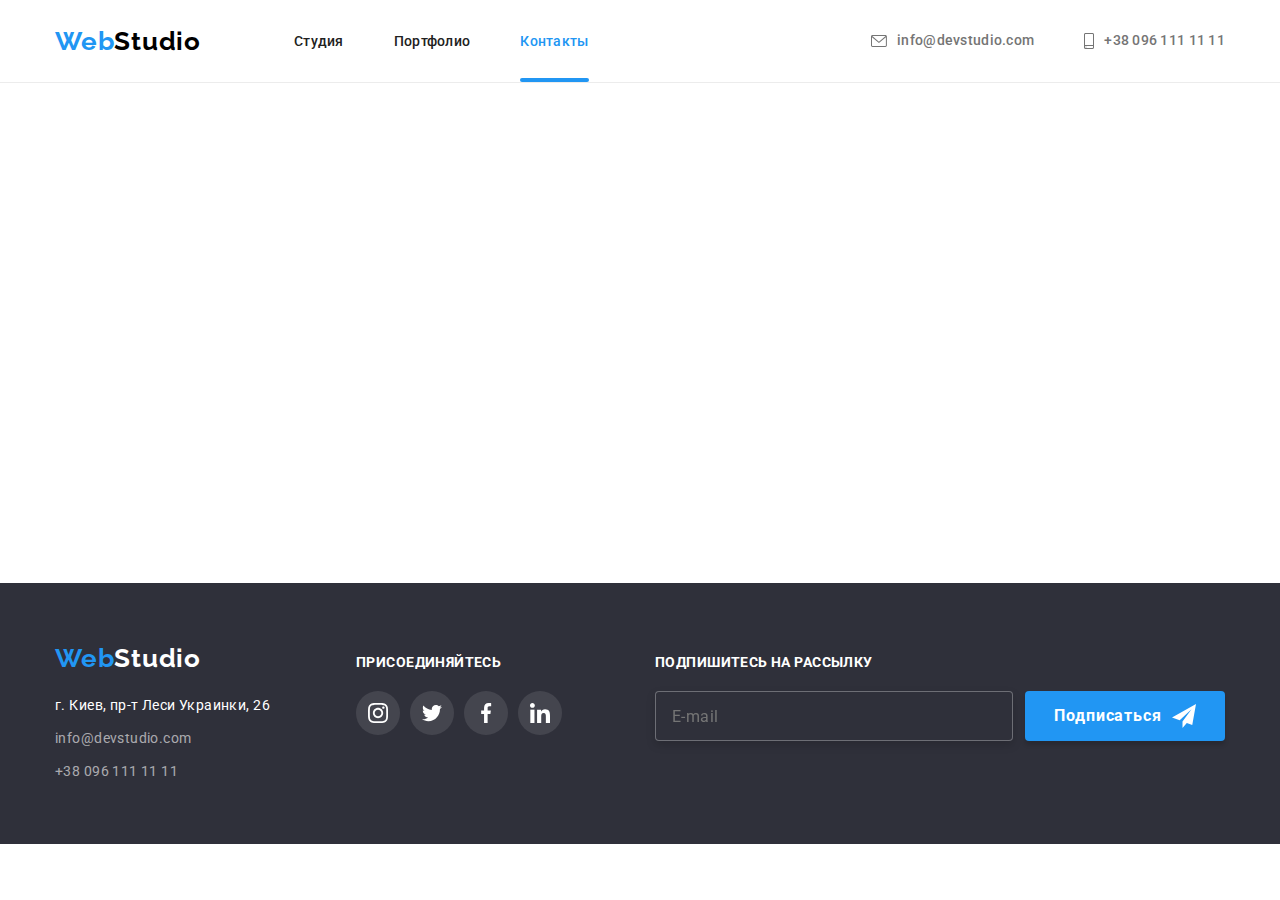
==== contacts.html @ 0b8b79ac "add contacts.htms" ====
<!DOCTYPE html>
<html lang="en">
<head>
    <meta charset="UTF-8">
    <meta name="viewport" content="width=device-width, initial-scale=1.0">
    <link rel="stylesheet" href="css/main.min.css">
    <link href="https://fonts.googleapis.com/css2?family=Raleway:wght@700&family=Roboto:wght@400;500;700;900&display=swap" rel="stylesheet">
    <title>Contacts</title>
</head>
<body>
    <header class="page-header">
        <nav class="container navigation">
            <a class="logo" href=""><span style="color: #2196F3;">Web</span><span style="color: #000000;">Studio</span></a>
            <ul class="nav">
                <li class="item"><a class="link" href="./index.html">Студия</a></li>
                <li class="item"><a class="link" href="./portfolio.html">Портфолио</a></li>
                <li class="item"><a class="link current" href="">Контакты</a></li>
            </ul>
            <address class="address">
                <ul class="auth-nav">
                    <li><a class="link" href="mailto:info@devstudio.com"><svg class="envelope"><use href="./images/sprite-studio.svg#icon-envelope" ></use></svg>info@devstudio.com</a></li>
                    <li><a class="link" href="tel:+380961111111"><svg class="phone"><use href="./images/sprite-studio.svg#icon-smartphone"></use></svg> +38 096 111 11 11</a></li>
                </ul> 
            </address>  
            
        </nav>
    </header>
    <main>
        <div class=" container train">

        </div>
    </main>
    <footer class="footer">
            <div class="container">
                <div class="footer-section">
                    <a class="logo" href=""><span style="color: #2196F3;">Web</span><span style="color: #FFFFFF;">Studio</span></a>
                    <address class="footer-adress">
                        <div>
                            <p class="footer-title">г. Киев, пр-т Леси Украинки, 26</p>
                            <ul class="footer-nav">
                                <li class="footer-links">
                                    <a class="footer-link" href="mailto:info@devstudio.com">info@devstudio.com</a>
                                </li>
                                <li class="footer-links">
                                    <a class="footer-link" href="tel:+380961111111">+38 096 111 11 11</a>
                                </li>
                            </ul>
                        </div>
                    
                    </address>
                </div>
                <div>
                    <b class="footer-discription">Присоединяйтесь</b>
                    <ul class=footer-list>
                        <li><a class="icon instagram-white" href=""></a></li>
                        <li><a class="icon twitter-white" href=""></a></li>
                        <li><a class="icon facebook-white" href=""></a></li>
                        <li><a class="icon linkedin-white" href=""></a></li>
                    </ul>
                </div>
                <div class="footer-subscribe">
                    <b class="footer-discription">Подпишитесь на рассылку</b>
                    <form class="js-speaker-form">
                        <label for="mail"></label>
                        <input class="mail" type="email" name="mail" id="mail" placeholder="E-mail">
                        <button class="btn-subscribe" type="submit">
                            <span class="subscribe">Подписаться</span>
                        </button>
                    </form>
                </div>
            </div>
    </footer>
</body>
</html>
---- css/main.min.css ----
/*! modern-normalize v1.0.0 | MIT License | https://github.com/sindresorhus/modern-normalize */*,*::before,*::after{box-sizing:border-box}:root{-moz-tab-size:4;tab-size:4}html{line-height:1.15;-webkit-text-size-adjust:100%}body{margin:0}body{font-family:system-ui,-apple-system,"Segoe UI",Roboto,Helvetica,Arial,sans-serif,"Apple Color Emoji","Segoe UI Emoji"}hr{height:0;color:inherit}abbr[title]{text-decoration:underline dotted}b,strong{font-weight:bolder}code,kbd,samp,pre{font-family:ui-monospace, SFMono-Regular, Consolas, 'Liberation Mono', Menlo, monospace;font-size:1em}small{font-size:80%}sub,sup{font-size:75%;line-height:0;position:relative;vertical-align:baseline}sub{bottom:-0.25em}sup{top:-0.5em}table{text-indent:0;border-color:inherit}button,input,optgroup,select,textarea{font-family:inherit;font-size:100%;line-height:1.15;margin:0}button,select{text-transform:none}button,[type='button'],[type='reset'],[type='submit']{-webkit-appearance:button}::-moz-focus-inner{border-style:none;padding:0}:-moz-focusring{outline:1px dotted ButtonText}:-moz-ui-invalid{box-shadow:none}legend{padding:0}progress{vertical-align:baseline}::-webkit-inner-spin-button,::-webkit-outer-spin-button{height:auto}[type='search']{-webkit-appearance:textfield;outline-offset:-2px}::-webkit-search-decoration{-webkit-appearance:none}::-webkit-file-upload-button{-webkit-appearance:button;font:inherit}summary{display:list-item}body{font-family:'Roboto', sans-serif}ul{list-style:none}a{text-decoration:none}img{display:block}.visually-hidden{position:absolute;width:1px;height:1px;margin:-1px;border:0;padding:0;clip:rect(0 0 0 0);overflow:hidden}.container{width:1200px;margin-left:auto;margin-right:auto;padding-left:15px;padding-right:15px}.logo{font-family:'Raleway', sans-serif;font-style:normal;font-weight:700;font-size:26px;line-height:1.19;letter-spacing:0.03em;color:#000000}.nav .link{padding:32px 0;font-weight:500;font-size:14px;line-height:1.14;letter-spacing:0.02em;color:#212121;transition:color 250ms cubic-bezier(0.4, 0, 0.2, 1)}.nav .link.current{color:#2196F3}.nav .item{cursor:pointer}.auth-nav .link{font-weight:500;font-style:normal;font-size:14px;line-height:1.14;letter-spacing:0.02em;color:#757575;transition:color 250ms cubic-bezier(0.4, 0, 0.2, 1)}.item:hover .link,.item:focus .link{color:#2196F3}.link:hover,.link:focus{color:#2196F3}.page-header{border-bottom:1px solid #ECECEC}.navigation{display:flex;margin-bottom:0;margin-top:0;align-items:center}.navigation .logo{margin-right:93px}.link.current::after{content:"";display:block;position:absolute;bottom:0;width:100%;height:4px;background-color:#2196F3;border-radius:2px}.navigation .item{position:relative;padding:32px 0}.nav{display:flex;margin:0;padding-left:0}.auth-nav{display:flex;margin:0;padding-left:0}.page-header .address{margin-left:auto}.auth-nav>.link:last-child{margin-right:0}.auth-nav .link{padding:32px 0}.nav>li:not(:last-child){display:block;margin-right:50px}.auth-nav li:not(:last-child){margin-right:50px}.auth-nav .link{display:flex;align-items:center}.envelope{width:16px;height:12px;margin-right:10px;fill:currentColor;transition:background-color 250ms cubic-bezier(0.4, 0, 0.2, 1)}.envelope:hover,.envelope:focus{fill:#2196F3}.phone{width:10px;height:16px;margin-right:10px;fill:currentColor;transition:fill 250ms cubic-bezier(0.4, 0, 0.2, 1)}.phone:hover,.phone:focus{fill:#2196F3}.hero>.hero-title{font-weight:900;font-size:44px;line-height:1.36;letter-spacing:0.06em;text-transform:uppercase;color:#fff}.hero .button{min-width:200px;color:#fff;font-weight:700;font-size:16px;line-height:1.88;letter-spacing:0.06em;background-color:#2196F3;box-shadow:0px 4px 4px rgba(0,0,0,0.15);border-radius:4px;border:none;padding:10px 32px;cursor:pointer}.hero{text-align:center;padding-bottom:200px;padding-top:200px}.hero-title{margin-top:0;margin-bottom:0;margin-bottom:30px}.hero-bg{max-width:1600px;min-height:600px;margin:0 auto;background-color:#000000;background-image:linear-gradient(rgba(47,48,58,0.4), rgba(47,48,58,0.4)),url("../images/hero-bg.jpg");background-repeat:no-repeat;background-position:center;background-size:cover}.backdrop{position:fixed;width:100%;height:100%;top:0;left:0;background-color:rgba(0,0,0,0.5);opacity:1;z-index:2;transition:opacity 250ms cubic-bezier(0.4, 0, 0.2, 1)}.backdrop.is-hidden{opacity:0;pointer-events:none}.backdrop.is-hidden .modal{transform:translate(-50%, -50%) scale(0.5)}.modal{position:absolute;top:50%;left:50%;transform:translate(-50%, -50%) scale(1);transition:transform 250ms cubic-bezier(0.4, 0, 0.2, 1);min-width:528px;min-height:581px;background-color:#FFFFFF;box-shadow:0px 1px 3px rgba(0,0,0,0.12),0px 1px 1px rgba(0,0,0,0.14),0px 2px 1px rgba(0,0,0,0.2);border-radius:4px}.btn-modal{position:absolute;right:0;width:30px;height:30px;background-color:#fff;border:1px solid rgba(0,0,0,0.1);border-radius:50%;margin:8px;cursor:pointer}.btn-close{position:absolute;top:50%;left:50%;transform:translate(-50%, -50%);transition:fill 250ms cubic-bezier(0.4, 0, 0.2, 1)}.btn-modal:hover .btn-close{fill:#2196F3}.modal-title{display:block;margin-top:40px;margin-bottom:12px;font-weight:700;font-size:20px;line-height:1.15;letter-spacing:0.03em;color:#212121}.modal-form{margin-left:40px;margin-right:40px;margin-bottom:40px}.form-field{display:flex;flex-direction:column;margin-bottom:10px;text-align:left}.form-field .form-input{height:40px;padding-left:42px;padding-right:12px;padding-bottom:12px;padding-top:12px;margin-top:4px;border:1px solid rgba(33,33,33,0.2);border-radius:4px;cursor:pointer;outline:none;transition:border-color 250ms var(--cubic)}.form-field .textarea{width:100%;margin-top:4px;padding:12px 16px;border:1px solid rgba(33,33,33,0.2);border-radius:4px;resize:none;outline:none;transition:border-color 250ms cubic-bezier(0.4, 0, 0.2, 1)}.textarea:focus{border-color:#2196F3}.checkbox-label>.link{text-decoration:underline;color:#2196F3}.checkbox-label{display:block;position:relative;font-weight:400;font-size:14px;line-height:1.7;letter-spacing:0.03em;cursor:pointer}.checkbox{appearance:none;position:absolute}.checkbox-container{margin-bottom:30px}.checkbox-container .icon{position:absolute;left:0;top:50%;transform:translateY(-50%);display:block;width:16px;height:15px;border:2px solid #212121;border-radius:2px}.checkbox:checked ~ .icon{border-color:#2196F3;background-color:#2196F3;background-image:url("../images/icons/icon-check.svg");background-size:contain;background-origin:border-box}.form-field{position:relative}.icon-form{position:absolute;left:12px;top:55%;fill:#000000;transition:fill 250ms cubic-bezier(0.4, 0, 0.2, 1);pointer-events:none}.form-input:focus+.icon-form{fill:#2196F3}.form-input:focus{border-color:#2196F3}.section-title{font-weight:700;font-size:14px;line-height:1.14;letter-spacing:0.03em;text-transform:uppercase;color:#212121}.section .section-descriptions{font-weight:400;font-size:14px;line-height:1.71;letter-spacing:0.03em}.no-title{padding-left:0;display:flex;margin-bottom:0;margin-top:0}.section.container{background:#fff}.container .section-title{margin-top:0;margin-bottom:10px}.container .section-descriptions{margin-top:0;margin-bottom:0}.container .section-item:not(:last-child){margin-right:30px}.no-title .section-item::before{content:"";width:270px;height:120px;display:block;background-color:#F5F4FA;border-radius:4px;margin-bottom:30px;padding:25px 100px}.antenna::before{background-image:url("../images/icons/antenna-1.svg");background-repeat:no-repeat;background-position:center}.clock::before{background-image:url("../images/icons/clock-1.svg");background-repeat:no-repeat;background-position:center}.diagram::before{background-image:url("../images/icons/diagram-1.svg");background-repeat:no-repeat;background-position:center}.astronaut::before{background-image:url("../images/icons/astronaut-1.svg");background-repeat:no-repeat;background-position:center}.team-work .section-items{display:flex;padding-left:0;margin-top:0;margin-bottom:0}.items:not(:last-child){margin-right:30px}.section-caption{text-align:center;margin-top:0;margin-bottom:0;padding-bottom:47px;font-size:36px}.team-work{background-color:#fff;margin-bottom:0;margin-top:0;padding-bottom:94px}.items{position:relative}.items>.subtitle{position:absolute;bottom:0;width:100%;padding:27px 0;margin:0;font-weight:700;font-size:14px;line-height:1.14;color:#fff;text-align:center;letter-spacing:0.03em;text-transform:uppercase;background-color:rgba(47,48,58,0.8)}.section-bg{background:#F5F4FA}.our-team{margin-bottom:0;margin-top:0;padding-bottom:94px}.our-team .section-items{display:flex;padding-left:0;margin-top:0;margin-bottom:0}.section-team{text-align:center;margin-top:0;margin-bottom:0;padding-bottom:50px;padding-top:94px;font-size:36px}.list-workers:not(:last-child){margin-right:30px}.section-avatar,.section-vocation{text-align:center;margin-top:0;margin-bottom:0}.section-avatar{margin-top:30px;margin-bottom:10px}.card-workers{background:#fff;box-shadow:0px 1px 3px rgba(0,0,0,0.12),0px 1px 1px rgba(0,0,0,0.14),0px 2px 1px rgba(0,0,0,0.2);border-radius:0px 0px 4px 4px}.social{display:flex;padding-left:0;justify-content:center;margin-top:16px;padding-bottom:30px}.social .icon{display:flex;justify-content:center;align-items:center;width:44px;height:44px;border-radius:50%;color:#afb1b8;transition:background-color 250ms cubic-bezier(0.4, 0, 0.2, 1),color 250ms cubic-bezier(0.4, 0, 0.2, 1)}.instagram,.twitter,.facebook,.linkedin{display:block;width:20px;height:20px;fill:currentColor}.social>li:not(:last-child){margin-right:10px}.social .icon:hover,.social .icon:focus{color:#fff;background-color:#2196F3}.section-clients{margin-bottom:0;margin-top:0;padding-bottom:50px;font-weight:700;font-size:36px;line-height:1.17;text-align:center;letter-spacing:0.03em;color:#212121}.clients{margin-top:94px;margin-bottom:94px}.clients-list{display:flex;padding-left:0;margin-top:0;margin-bottom:0}.icon-logo-1,.icon-logo-2,.icon-logo-3,.icon-logo-4,.icon-logo-5,.icon-logo-6{display:block;fill:currentColor}.clients-list .icon{display:flex;justify-content:center;align-items:center}.clients-list>li:not(:last-child){margin-right:30px}.clients-list .icon{width:170px;height:90px;color:#afb1b8;transition:color 250ms cubic-bezier(0.4, 0, 0.2, 1),border 250ms cubic-bezier(0.4, 0, 0.2, 1)}.clients-list .item{display:block;width:170px;height:90px;border:1px solid #AFB1B8;border-radius:4px}.clients-list .icon:hover,.clients-list .icon:focus{color:#2196F3}.clients-list .item:hover,.clients-list .item:focus{border:1px solid #2196F3}.section .list-btn{font-family:'Roboto', sans-serif;font-weight:500;font-size:16px;line-height:1.62;letter-spacing:0.03em}.portfolio-btn{display:flex;justify-content:center;padding-left:0;padding-right:0;margin-bottom:50px;margin-top:0}.list-btn{background:#F5F4FA;border:none;border-radius:4px;padding:6px 22px;cursor:pointer;transition:background-color 250ms cubic-bezier(0.4, 0, 0.2, 1),color 250ms cubic-bezier(0.4, 0, 0.2, 1),box-shadow 250ms cubic-bezier(0.4, 0, 0.2, 1)}.list-btn:hover,.list-btn:focus{color:#fff;background-color:#2196F3;box-shadow:0px 3px 1px rgba(0,0,0,0.1),0px 1px 2px rgba(0,0,0,0.08),0px 2px 2px rgba(0,0,0,0.12)}.portfolio-btn .list-navigation:not(:last-child){margin-right:8px}.section.container{margin-top:94px;margin-bottom:94px}.web-container{display:flex;margin-bottom:0;margin-top:0;flex-wrap:wrap;padding-left:0}.section-item{font-weight:700;font-size:18px;line-height:2;letter-spacing:0.06em;color:#212121}.section-tagline{font-weight:400;font-size:16px;line-height:1.88;letter-spacing:0.03em;color:#757575}.main-container{background:#fff}.section-list .lists-section{margin-right:30px;margin-bottom:30px}.section-list .lists-section.not{margin-right:0}.section-list-card .title{padding:20px 24px;width:100%}.section-tagline,.section-item{margin:0}.section-list-card a{display:block}.section-list-card{background:#fff}.lists-section.lists-cards:nth-last-child(-n+3){margin-bottom:0}.lists-section{width:370px;border:1px solid #EEEEEE}.overlay::before{position:absolute;top:0;left:0;content:"";width:100%;height:100%;background-color:rgba(33,150,243,0.9)}.img-overlay{position:relative;overflow:hidden;width:100%}.text{position:absolute;top:63px;left:24px;margin:0;width:322px;height:168px;font-weight:400;font-size:18px;line-height:1.55;letter-spacing:0.03em;color:#fff}.overlay{position:absolute;left:0;top:0;width:100%;height:100%;transform:translateY(100%);transition:transform 250ms cubic-bezier(0.4, 0, 0.2, 1)}.lists-section:hover .overlay{transform:translateY(0%)}.lists-section{transition:box-shadow 250ms cubic-bezier(0.4, 0, 0.2, 1)}.lists-section:hover{box-shadow:1px 1px 1px rgba(0,0,0,0.12),0px 4px 4px rgba(0,0,0,0.06),1px 4px 6px rgba(0,0,0,0.16)}.cards{width:370px;transition:box-shadow 250ms cubic-bezier(0.4, 0, 0.2, 1)}.cards:focus .overlay{transform:translateY(0%)}.cards:focus{box-shadow:1px 1px 1px rgba(0,0,0,0.12),0px 4px 4px rgba(0,0,0,0.06),1px 4px 6px rgba(0,0,0,0.16)}.train{height:500px}.footer{background:#2F303A}.footer .footer-title{font-style:normal;font-weight:400;font-size:14px;line-height:1.71;letter-spacing:0.03em;color:#fff}.footer .footer-link{font-style:normal;font-weight:400;font-size:14px;line-height:1.71;letter-spacing:0.03em;color:rgba(255,255,255,0.6)}.footer{background-color:#2F303A}.footer .logo{display:block;padding-top:60px;padding-bottom:20px}.footer-nav{margin-top:0;margin-bottom:0;padding-left:0}.footer-title{margin-top:0;margin-bottom:0;padding-bottom:9px}.footer-links:not(:last-child){padding-bottom:9px}.footer-section{margin-bottom:60px;margin-right:70px}.footer-link{display:block}.footer .container{display:flex;align-items:baseline}.footer-discription{display:block;font-style:normal;font-weight:700;font-size:14px;line-height:1.14;letter-spacing:0.03em;text-transform:uppercase;color:#FFFFFF;margin-top:0;margin-bottom:20px}.footer-list .icon::before{content:"";display:block;width:44px;height:44px;background-color:rgba(255,255,255,0.1);background-repeat:no-repeat;background-position:center;border-radius:50%;transition:background-color 250ms cubic-bezier(0.4, 0, 0.2, 1)}.footer-list .icon:hover::before,.footer-list .icon:focus::before{background-color:#2196F3}.footer-list{display:flex;padding-left:0;margin-top:0;margin-bottom:0}.footer-list>li:not(:last-child){margin-right:10px}.footer-adress{display:flex;align-items:baseline;width:231px}.instagram-white::before{background-image:url("../images/icons/instagram-white.svg")}.twitter-white::before{background-image:url("../images/icons/twitter-white.svg")}.facebook-white::before{background-image:url("../images/icons/facebook-white.svg")}.linkedin-white::before{background-image:url("../images/icons/linkedin-white.svg")}.footer-subscribe{width:570px;margin-left:93px}.btn-subscribe{min-width:200px;margin-left:12px;padding:10px 26px;background-color:#2196F3;box-shadow:0px 4px 4px rgba(0,0,0,0.15);border-radius:4px;border:none;cursor:pointer}.subscribe{display:flex;justify-content:center;align-items:center;font-weight:700;font-size:16px;line-height:1.88;letter-spacing:0.06em;color:#fff}.subscribe::after{content:"";display:block;width:24px;height:24px;margin-left:10px;background-image:url("../images/icons/send.svg")}.js-speaker-form .mail{width:358px;height:50px;padding:16px;background-color:#2F303A;border:1px solid rgba(255,255,255,0.3);filter:drop-shadow(0px 4px 4px rgba(0,0,0,0.15));border-radius:4px;font-weight:400;font-size:16px;line-height:20px;letter-spacing:0.03em;color:rgba(255,255,255,0.6)}.js-speaker-form{display:flex}
/*# sourceMappingURL=main.min.css.map */
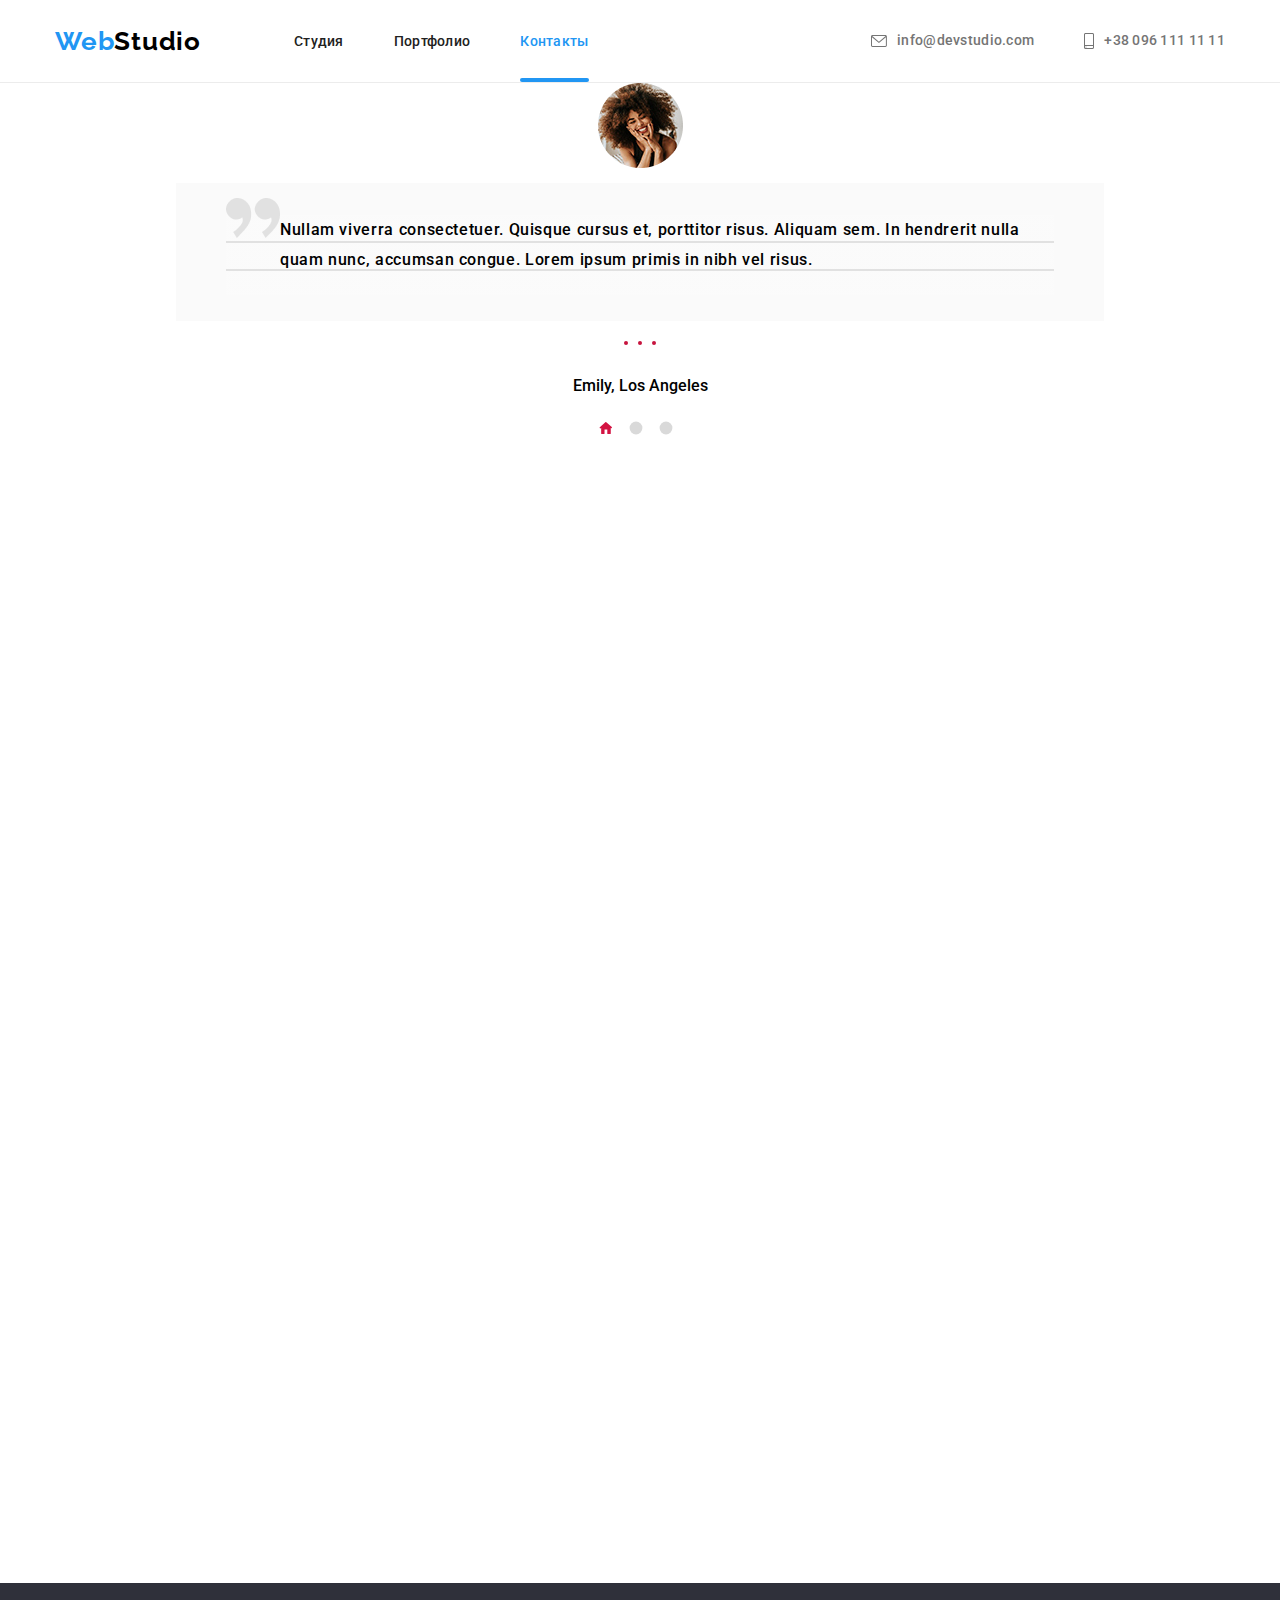
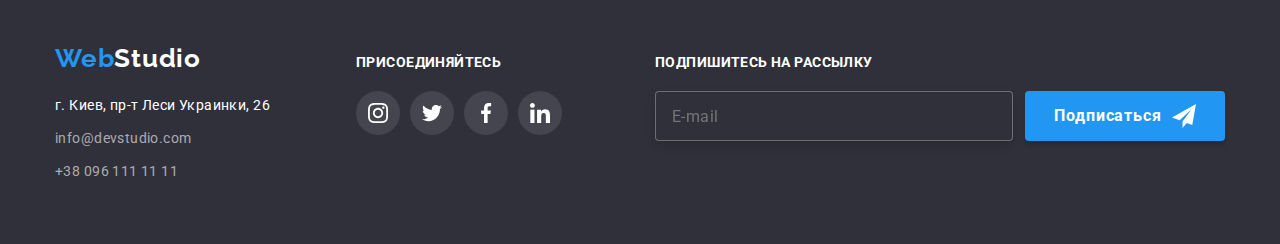
==== commit c5962e1f: "add slider" ====
--- a/contacts.html
+++ b/contacts.html
@@ -25,11 +25,54 @@
             
         </nav>
     </header>
+
+
     <main>
         <div class=" container train">
+            <div class="slider-container">
+                <div class="slider-box">
+                    
+                    <input class="visually-hidden"type="radio" name="r" id="r1" checked>
+                    <input class="visually-hidden"type="radio" name="r" id="r2">
+                    <input class="visually-hidden"type="radio" name="r" id="r3">
+                        
+                    <div class="slider-navigation">
+                        <label for="r1" class="bar1"></label>
+                        <label for="r2" class="bar2"></label>
+                        <label for="r3" class="bar3"></label>
+                    </div>
+                    <div class="text-location">
+                        <p class="text1">Emily, Los Angeles</p>
+                        <p class="text2">Mari, Nev York</p>
+                        <P class="text3">Liezel, Chikago</P>
+                    </div>
+                    <div class="slide">
+                        <img src="../images/contacts-train/anna.png" alt="">
+                        <img src="../images/contacts-train/marina.png" alt="">
+                        <img src="../images/contacts-train/liza.png" alt="">
+                    </div>                  
+                        
+                </div>                           
+                <div class="text-container">
+                    <p class="text-slider">Nullam viverra consectetuer. Quisque cursus et, porttitor risus. Aliquam sem. In hendrerit nulla quam nunc, accumsan congue. Lorem ipsum primis in nibh vel risus.</p>
+                </div>                              
+                <div class="point-container">
+                    <span class="point"></span>
+                    <span class="point"></span>
+                    <span class="point"></span>
+                </div>
+                
+                
+                
+            </div>
+                
+            
+            
+        </div>
+        
+    </main>
 
-        </div>
-    </main>
+
     <footer class="footer">
             <div class="container">
                 <div class="footer-section">
--- a/css/main.min.css
+++ b/css/main.min.css
@@ -3,5 +3,5 @@
  Consolas,  'Liberation Mono',  Menlo,- monospace;font-size:1em}small{font-size:80%}sub,sup{font-size:75%;line-height:0;position:relative;vertical-align:baseline}sub{bottom:-0.25em}sup{top:-0.5em}table{text-indent:0;border-color:inherit}button,input,optgroup,select,textarea{font-family:inherit;font-size:100%;line-height:1.15;margin:0}button,select{text-transform:none}button,[type='button'],[type='reset'],[type='submit']{-webkit-appearance:button}::-moz-focus-inner{border-style:none;padding:0}:-moz-focusring{outline:1px dotted ButtonText}:-moz-ui-invalid{box-shadow:none}legend{padding:0}progress{vertical-align:baseline}::-webkit-inner-spin-button,::-webkit-outer-spin-button{height:auto}[type='search']{-webkit-appearance:textfield;outline-offset:-2px}::-webkit-search-decoration{-webkit-appearance:none}::-webkit-file-upload-button{-webkit-appearance:button;font:inherit}summary{display:list-item}body{font-family:'Roboto', sans-serif}ul{list-style:none}a{text-decoration:none}img{display:block}.visually-hidden{position:absolute;width:1px;height:1px;margin:-1px;border:0;padding:0;clip:rect(0 0 0 0);overflow:hidden}.container{width:1200px;margin-left:auto;margin-right:auto;padding-left:15px;padding-right:15px}.logo{font-family:'Raleway', sans-serif;font-style:normal;font-weight:700;font-size:26px;line-height:1.19;letter-spacing:0.03em;color:#000000}.nav .link{padding:32px 0;font-weight:500;font-size:14px;line-height:1.14;letter-spacing:0.02em;color:#212121;transition:color 250ms cubic-bezier(0.4, 0, 0.2, 1)}.nav .link.current{color:#2196F3}.nav .item{cursor:pointer}.auth-nav .link{font-weight:500;font-style:normal;font-size:14px;line-height:1.14;letter-spacing:0.02em;color:#757575;transition:color 250ms cubic-bezier(0.4, 0, 0.2, 1)}.item:hover .link,.item:focus .link{color:#2196F3}.link:hover,.link:focus{color:#2196F3}.page-header{border-bottom:1px solid #ECECEC}.navigation{display:flex;margin-bottom:0;margin-top:0;align-items:center}.navigation .logo{margin-right:93px}.link.current::after{content:"";display:block;position:absolute;bottom:0;width:100%;height:4px;background-color:#2196F3;border-radius:2px}.navigation .item{position:relative;padding:32px 0}.nav{display:flex;margin:0;padding-left:0}.auth-nav{display:flex;margin:0;padding-left:0}.page-header .address{margin-left:auto}.auth-nav>.link:last-child{margin-right:0}.auth-nav .link{padding:32px 0}.nav>li:not(:last-child){display:block;margin-right:50px}.auth-nav li:not(:last-child){margin-right:50px}.auth-nav .link{display:flex;align-items:center}.envelope{width:16px;height:12px;margin-right:10px;fill:currentColor;transition:background-color 250ms cubic-bezier(0.4, 0, 0.2, 1)}.envelope:hover,.envelope:focus{fill:#2196F3}.phone{width:10px;height:16px;margin-right:10px;fill:currentColor;transition:fill 250ms cubic-bezier(0.4, 0, 0.2, 1)}.phone:hover,.phone:focus{fill:#2196F3}.hero>.hero-title{font-weight:900;font-size:44px;line-height:1.36;letter-spacing:0.06em;text-transform:uppercase;color:#fff}.hero .button{min-width:200px;color:#fff;font-weight:700;font-size:16px;line-height:1.88;letter-spacing:0.06em;background-color:#2196F3;box-shadow:0px 4px 4px rgba(0,0,0,0.15);border-radius:4px;border:none;padding:10px 32px;cursor:pointer}.hero{text-align:center;padding-bottom:200px;padding-top:200px}.hero-title{margin-top:0;margin-bottom:0;margin-bottom:30px}.hero-bg{max-width:1600px;min-height:600px;margin:0 auto;background-color:#000000;background-image:linear-gradient(rgba(47,48,58,0.4), rgba(47,48,58,0.4)),url("../images/hero-bg.jpg");background-repeat:no-repeat;background-position:center;background-size:cover}.backdrop{position:fixed;width:100%;height:100%;top:0;left:0;background-color:rgba(0,0,0,0.5);opacity:1;z-index:2;transition:opacity 250ms cubic-bezier(0.4, 0, 0.2, 1)}.backdrop.is-hidden{opacity:0;pointer-events:none}.backdrop.is-hidden .modal{transform:translate(-50%, -50%) scale(0.5)}.modal{position:absolute;top:50%;left:50%;transform:translate(-50%, -50%) scale(1);transition:transform 250ms cubic-bezier(0.4, 0, 0.2, 1);min-width:528px;min-height:581px;background-color:#FFFFFF;box-shadow:0px 1px 3px rgba(0,0,0,0.12),0px 1px 1px rgba(0,0,0,0.14),0px 2px 1px rgba(0,0,0,0.2);border-radius:4px}.btn-modal{position:absolute;right:0;width:30px;height:30px;background-color:#fff;border:1px solid rgba(0,0,0,0.1);border-radius:50%;margin:8px;cursor:pointer}.btn-close{position:absolute;top:50%;left:50%;transform:translate(-50%, -50%);transition:fill 250ms cubic-bezier(0.4, 0, 0.2, 1)}.btn-modal:hover .btn-close{fill:#2196F3}.modal-title{display:block;margin-top:40px;margin-bottom:12px;font-weight:700;font-size:20px;line-height:1.15;letter-spacing:0.03em;color:#212121}.modal-form{margin-left:40px;margin-right:40px;margin-bottom:40px}.form-field{display:flex;flex-direction:column;margin-bottom:10px;text-align:left}.form-field .form-input{height:40px;padding-left:42px;padding-right:12px;padding-bottom:12px;padding-top:12px;margin-top:4px;border:1px solid rgba(33,33,33,0.2);border-radius:4px;cursor:pointer;outline:none;transition:border-color 250ms var(--cubic)}.form-field .textarea{width:100%;margin-top:4px;padding:12px 16px;border:1px solid rgba(33,33,33,0.2);border-radius:4px;resize:none;outline:none;transition:border-color 250ms cubic-bezier(0.4, 0, 0.2, 1)}.textarea:focus{border-color:#2196F3}.checkbox-label>.link{text-decoration:underline;color:#2196F3}.checkbox-label{display:block;position:relative;font-weight:400;font-size:14px;line-height:1.7;letter-spacing:0.03em;cursor:pointer}.checkbox{appearance:none;position:absolute}.checkbox-container{margin-bottom:30px}.checkbox-container .icon{position:absolute;left:0;top:50%;transform:translateY(-50%);display:block;width:16px;height:15px;border:2px solid #212121;border-radius:2px}.checkbox:checked ~ .icon{border-color:#2196F3;background-color:#2196F3;background-image:url("../images/icons/icon-check.svg");background-size:contain;background-origin:border-box}.form-field{position:relative}.icon-form{position:absolute;left:12px;top:55%;fill:#000000;transition:fill 250ms cubic-bezier(0.4, 0, 0.2, 1);pointer-events:none}.form-input:focus+.icon-form{fill:#2196F3}.form-input:focus{border-color:#2196F3}.section-title{font-weight:700;font-size:14px;line-height:1.14;letter-spacing:0.03em;text-transform:uppercase;color:#212121}.section .section-descriptions{font-weight:400;font-size:14px;line-height:1.71;letter-spacing:0.03em}.no-title{padding-left:0;display:flex;margin-bottom:0;margin-top:0}.section.container{background:#fff}.container .section-title{margin-top:0;margin-bottom:10px}.container .section-descriptions{margin-top:0;margin-bottom:0}.container .section-item:not(:last-child){margin-right:30px}.no-title .section-item::before{content:"";width:270px;height:120px;display:block;background-color:#F5F4FA;border-radius:4px;margin-bottom:30px;padding:25px 100px}.antenna::before{background-image:url("../images/icons/antenna-1.svg");background-repeat:no-repeat;background-position:center}.clock::before{background-image:url("../images/icons/clock-1.svg");background-repeat:no-repeat;background-position:center}.diagram::before{background-image:url("../images/icons/diagram-1.svg");background-repeat:no-repeat;background-position:center}.astronaut::before{background-image:url("../images/icons/astronaut-1.svg");background-repeat:no-repeat;background-position:center}.team-work .section-items{display:flex;padding-left:0;margin-top:0;margin-bottom:0}.items:not(:last-child){margin-right:30px}.section-caption{text-align:center;margin-top:0;margin-bottom:0;padding-bottom:47px;font-size:36px}.team-work{background-color:#fff;margin-bottom:0;margin-top:0;padding-bottom:94px}.items{position:relative}.items>.subtitle{position:absolute;bottom:0;width:100%;padding:27px 0;margin:0;font-weight:700;font-size:14px;line-height:1.14;color:#fff;text-align:center;letter-spacing:0.03em;text-transform:uppercase;background-color:rgba(47,48,58,0.8)}.section-bg{background:#F5F4FA}.our-team{margin-bottom:0;margin-top:0;padding-bottom:94px}.our-team .section-items{display:flex;padding-left:0;margin-top:0;margin-bottom:0}.section-team{text-align:center;margin-top:0;margin-bottom:0;padding-bottom:50px;padding-top:94px;font-size:36px}.list-workers:not(:last-child){margin-right:30px}.section-avatar,.section-vocation{text-align:center;margin-top:0;margin-bottom:0}.section-avatar{margin-top:30px;margin-bottom:10px}.card-workers{background:#fff;box-shadow:0px 1px 3px rgba(0,0,0,0.12),0px 1px 1px rgba(0,0,0,0.14),0px 2px 1px rgba(0,0,0,0.2);border-radius:0px 0px 4px 4px}.social{display:flex;padding-left:0;justify-content:center;margin-top:16px;padding-bottom:30px}.social .icon{display:flex;justify-content:center;align-items:center;width:44px;height:44px;border-radius:50%;color:#afb1b8;transition:background-color 250ms cubic-bezier(0.4, 0, 0.2, 1),color 250ms cubic-bezier(0.4, 0, 0.2, 1)}.instagram,.twitter,.facebook,.linkedin{display:block;width:20px;height:20px;fill:currentColor}.social>li:not(:last-child){margin-right:10px}.social .icon:hover,.social .icon:focus{color:#fff;background-color:#2196F3}.section-clients{margin-bottom:0;margin-top:0;padding-bottom:50px;font-weight:700;font-size:36px;line-height:1.17;text-align:center;letter-spacing:0.03em;color:#212121}.clients{margin-top:94px;margin-bottom:94px}.clients-list{display:flex;padding-left:0;margin-top:0;margin-bottom:0}.icon-logo-1,.icon-logo-2,.icon-logo-3,.icon-logo-4,.icon-logo-5,.icon-logo-6{display:block;fill:currentColor}.clients-list .icon{display:flex;justify-content:center;align-items:center}.clients-list>li:not(:last-child){margin-right:30px}.clients-list .icon{width:170px;height:90px;color:#afb1b8;transition:color 250ms cubic-bezier(0.4, 0, 0.2, 1),border 250ms cubic-bezier(0.4, 0, 0.2, 1)}.clients-list .item{display:block;width:170px;height:90px;border:1px solid #AFB1B8;border-radius:4px}.clients-list .icon:hover,.clients-list .icon:focus{color:#2196F3}.clients-list .item:hover,.clients-list .item:focus{border:1px solid #2196F3}.section .list-btn{font-family:'Roboto', sans-serif;font-weight:500;font-size:16px;line-height:1.62;letter-spacing:0.03em}.portfolio-btn{display:flex;justify-content:center;padding-left:0;padding-right:0;margin-bottom:50px;margin-top:0}.list-btn{background:#F5F4FA;border:none;border-radius:4px;padding:6px 22px;cursor:pointer;transition:background-color 250ms cubic-bezier(0.4, 0, 0.2, 1),color 250ms cubic-bezier(0.4, 0, 0.2, 1),box-shadow 250ms cubic-bezier(0.4, 0, 0.2, 1)}.list-btn:hover,.list-btn:focus{color:#fff;background-color:#2196F3;box-shadow:0px 3px 1px rgba(0,0,0,0.1),0px 1px 2px rgba(0,0,0,0.08),0px 2px 2px rgba(0,0,0,0.12)}.portfolio-btn .list-navigation:not(:last-child){margin-right:8px}.section.container{margin-top:94px;margin-bottom:94px}.web-container{display:flex;margin-bottom:0;margin-top:0;flex-wrap:wrap;padding-left:0}.section-item{font-weight:700;font-size:18px;line-height:2;letter-spacing:0.06em;color:#212121}.section-tagline{font-weight:400;font-size:16px;line-height:1.88;letter-spacing:0.03em;color:#757575}.main-container{background:#fff}.section-list .lists-section{margin-right:30px;margin-bottom:30px}.section-list .lists-section.not{margin-right:0}.section-list-card .title{padding:20px 24px;width:100%}.section-tagline,.section-item{margin:0}.section-list-card a{display:block}.section-list-card{background:#fff}.lists-section.lists-cards:nth-last-child(-n+3){margin-bottom:0}.lists-section{width:370px;border:1px solid #EEEEEE}.overlay::before{position:absolute;top:0;left:0;content:"";width:100%;height:100%;background-color:rgba(33,150,243,0.9)}.img-overlay{position:relative;overflow:hidden;width:100%}.text{position:absolute;top:63px;left:24px;margin:0;width:322px;height:168px;font-weight:400;font-size:18px;line-height:1.55;letter-spacing:0.03em;color:#fff}.overlay{position:absolute;left:0;top:0;width:100%;height:100%;transform:translateY(100%);transition:transform 250ms cubic-bezier(0.4, 0, 0.2, 1)}.lists-section:hover .overlay{transform:translateY(0%)}.lists-section{transition:box-shadow 250ms cubic-bezier(0.4, 0, 0.2, 1)}.lists-section:hover{box-shadow:1px 1px 1px rgba(0,0,0,0.12),0px 4px 4px rgba(0,0,0,0.06),1px 4px 6px rgba(0,0,0,0.16)}.cards{width:370px;transition:box-shadow 250ms cubic-bezier(0.4, 0, 0.2, 1)}.cards:focus .overlay{transform:translateY(0%)}.cards:focus{box-shadow:1px 1px 1px rgba(0,0,0,0.12),0px 4px 4px rgba(0,0,0,0.06),1px 4px 6px rgba(0,0,0,0.16)}.train{height:500px}.footer{background:#2F303A}.footer .footer-title{font-style:normal;font-weight:400;font-size:14px;line-height:1.71;letter-spacing:0.03em;color:#fff}.footer .footer-link{font-style:normal;font-weight:400;font-size:14px;line-height:1.71;letter-spacing:0.03em;color:rgba(255,255,255,0.6)}.footer{background-color:#2F303A}.footer .logo{display:block;padding-top:60px;padding-bottom:20px}.footer-nav{margin-top:0;margin-bottom:0;padding-left:0}.footer-title{margin-top:0;margin-bottom:0;padding-bottom:9px}.footer-links:not(:last-child){padding-bottom:9px}.footer-section{margin-bottom:60px;margin-right:70px}.footer-link{display:block}.footer .container{display:flex;align-items:baseline}.footer-discription{display:block;font-style:normal;font-weight:700;font-size:14px;line-height:1.14;letter-spacing:0.03em;text-transform:uppercase;color:#FFFFFF;margin-top:0;margin-bottom:20px}.footer-list .icon::before{content:"";display:block;width:44px;height:44px;background-color:rgba(255,255,255,0.1);background-repeat:no-repeat;background-position:center;border-radius:50%;transition:background-color 250ms cubic-bezier(0.4, 0, 0.2, 1)}.footer-list .icon:hover::before,.footer-list .icon:focus::before{background-color:#2196F3}.footer-list{display:flex;padding-left:0;margin-top:0;margin-bottom:0}.footer-list>li:not(:last-child){margin-right:10px}.footer-adress{display:flex;align-items:baseline;width:231px}.instagram-white::before{background-image:url("../images/icons/instagram-white.svg")}.twitter-white::before{background-image:url("../images/icons/twitter-white.svg")}.facebook-white::before{background-image:url("../images/icons/facebook-white.svg")}.linkedin-white::before{background-image:url("../images/icons/linkedin-white.svg")}.footer-subscribe{width:570px;margin-left:93px}.btn-subscribe{min-width:200px;margin-left:12px;padding:10px 26px;background-color:#2196F3;box-shadow:0px 4px 4px rgba(0,0,0,0.15);border-radius:4px;border:none;cursor:pointer}.subscribe{display:flex;justify-content:center;align-items:center;font-weight:700;font-size:16px;line-height:1.88;letter-spacing:0.06em;color:#fff}.subscribe::after{content:"";display:block;width:24px;height:24px;margin-left:10px;background-image:url("../images/icons/send.svg")}.js-speaker-form .mail{width:358px;height:50px;padding:16px;background-color:#2F303A;border:1px solid rgba(255,255,255,0.3);filter:drop-shadow(0px 4px 4px rgba(0,0,0,0.15));border-radius:4px;font-weight:400;font-size:16px;line-height:20px;letter-spacing:0.03em;color:rgba(255,255,255,0.6)}.js-speaker-form{display:flex}
+ monospace;font-size:1em}small{font-size:80%}sub,sup{font-size:75%;line-height:0;position:relative;vertical-align:baseline}sub{bottom:-0.25em}sup{top:-0.5em}table{text-indent:0;border-color:inherit}button,input,optgroup,select,textarea{font-family:inherit;font-size:100%;line-height:1.15;margin:0}button,select{text-transform:none}button,[type='button'],[type='reset'],[type='submit']{-webkit-appearance:button}::-moz-focus-inner{border-style:none;padding:0}:-moz-focusring{outline:1px dotted ButtonText}:-moz-ui-invalid{box-shadow:none}legend{padding:0}progress{vertical-align:baseline}::-webkit-inner-spin-button,::-webkit-outer-spin-button{height:auto}[type='search']{-webkit-appearance:textfield;outline-offset:-2px}::-webkit-search-decoration{-webkit-appearance:none}::-webkit-file-upload-button{-webkit-appearance:button;font:inherit}summary{display:list-item}body{font-family:'Roboto', sans-serif}ul{list-style:none}a{text-decoration:none}img{display:block}.visually-hidden{position:absolute;width:1px;height:1px;margin:-1px;border:0;padding:0;clip:rect(0 0 0 0);overflow:hidden}.container{width:1200px;margin-left:auto;margin-right:auto;padding-left:15px;padding-right:15px}.logo{font-family:'Raleway', sans-serif;font-style:normal;font-weight:700;font-size:26px;line-height:1.19;letter-spacing:0.03em;color:#000000}.nav .link{padding:32px 0;font-weight:500;font-size:14px;line-height:1.14;letter-spacing:0.02em;color:#212121;transition:color 250ms cubic-bezier(0.4, 0, 0.2, 1)}.nav .link.current{color:#2196F3}.nav .item{cursor:pointer}.auth-nav .link{font-weight:500;font-style:normal;font-size:14px;line-height:1.14;letter-spacing:0.02em;color:#757575;transition:color 250ms cubic-bezier(0.4, 0, 0.2, 1)}.item:hover .link,.item:focus .link{color:#2196F3}.link:hover,.link:focus{color:#2196F3}.page-header{border-bottom:1px solid #ECECEC}.navigation{display:flex;margin-bottom:0;margin-top:0;align-items:center}.navigation .logo{margin-right:93px}.link.current::after{content:"";display:block;position:absolute;bottom:0;width:100%;height:4px;background-color:#2196F3;border-radius:2px}.navigation .item{position:relative;padding:32px 0}.nav{display:flex;margin:0;padding-left:0}.auth-nav{display:flex;margin:0;padding-left:0}.page-header .address{margin-left:auto}.auth-nav>.link:last-child{margin-right:0}.auth-nav .link{padding:32px 0}.nav>li:not(:last-child){display:block;margin-right:50px}.auth-nav li:not(:last-child){margin-right:50px}.auth-nav .link{display:flex;align-items:center}.envelope{width:16px;height:12px;margin-right:10px;fill:currentColor;transition:background-color 250ms cubic-bezier(0.4, 0, 0.2, 1)}.envelope:hover,.envelope:focus{fill:#2196F3}.phone{width:10px;height:16px;margin-right:10px;fill:currentColor;transition:fill 250ms cubic-bezier(0.4, 0, 0.2, 1)}.phone:hover,.phone:focus{fill:#2196F3}.hero>.hero-title{font-weight:900;font-size:44px;line-height:1.36;letter-spacing:0.06em;text-transform:uppercase;color:#fff}.hero .button{min-width:200px;color:#fff;font-weight:700;font-size:16px;line-height:1.88;letter-spacing:0.06em;background-color:#2196F3;box-shadow:0px 4px 4px rgba(0,0,0,0.15);border-radius:4px;border:none;padding:10px 32px;cursor:pointer}.hero{text-align:center;padding-bottom:200px;padding-top:200px}.hero-title{margin-top:0;margin-bottom:0;margin-bottom:30px}.hero-bg{max-width:1600px;min-height:600px;margin:0 auto;background-color:#000000;background-image:linear-gradient(rgba(47,48,58,0.4), rgba(47,48,58,0.4)),url("../images/hero-bg.jpg");background-repeat:no-repeat;background-position:center;background-size:cover}.backdrop{position:fixed;width:100%;height:100%;top:0;left:0;background-color:rgba(0,0,0,0.5);opacity:1;z-index:2;transition:opacity 250ms cubic-bezier(0.4, 0, 0.2, 1)}.backdrop.is-hidden{opacity:0;pointer-events:none}.backdrop.is-hidden .modal{transform:translate(-50%, -50%) scale(0.5)}.modal{position:absolute;top:50%;left:50%;transform:translate(-50%, -50%) scale(1);transition:transform 250ms cubic-bezier(0.4, 0, 0.2, 1);min-width:528px;min-height:581px;background-color:#FFFFFF;box-shadow:0px 1px 3px rgba(0,0,0,0.12),0px 1px 1px rgba(0,0,0,0.14),0px 2px 1px rgba(0,0,0,0.2);border-radius:4px}.btn-modal{position:absolute;right:0;width:30px;height:30px;background-color:#fff;border:1px solid rgba(0,0,0,0.1);border-radius:50%;margin:8px;cursor:pointer}.btn-close{position:absolute;top:50%;left:50%;transform:translate(-50%, -50%);transition:fill 250ms cubic-bezier(0.4, 0, 0.2, 1)}.btn-modal:hover .btn-close{fill:#2196F3}.modal-title{display:block;margin-top:40px;margin-bottom:12px;font-weight:700;font-size:20px;line-height:1.15;letter-spacing:0.03em;color:#212121}.modal-form{margin-left:40px;margin-right:40px;margin-bottom:40px}.form-field{display:flex;flex-direction:column;margin-bottom:10px;text-align:left}.form-field .form-input{height:40px;padding-left:42px;padding-right:12px;padding-bottom:12px;padding-top:12px;margin-top:4px;border:1px solid rgba(33,33,33,0.2);border-radius:4px;cursor:pointer;outline:none;transition:border-color 250ms var(--cubic)}.form-field .textarea{width:100%;margin-top:4px;padding:12px 16px;border:1px solid rgba(33,33,33,0.2);border-radius:4px;resize:none;outline:none;transition:border-color 250ms cubic-bezier(0.4, 0, 0.2, 1)}.textarea:focus{border-color:#2196F3}.checkbox-label>.link{text-decoration:underline;color:#2196F3}.checkbox-label{display:block;position:relative;font-weight:400;font-size:14px;line-height:1.7;letter-spacing:0.03em;cursor:pointer}.checkbox{appearance:none;position:absolute}.checkbox-container{margin-bottom:30px}.checkbox-container .icon{position:absolute;left:0;top:50%;transform:translateY(-50%);display:block;width:16px;height:15px;border:2px solid #212121;border-radius:2px}.checkbox:checked ~ .icon{border-color:#2196F3;background-color:#2196F3;background-image:url("../images/icons/icon-check.svg");background-size:contain;background-origin:border-box}.form-field{position:relative}.icon-form{position:absolute;left:12px;top:55%;fill:#000000;transition:fill 250ms cubic-bezier(0.4, 0, 0.2, 1);pointer-events:none}.form-input:focus+.icon-form{fill:#2196F3}.form-input:focus{border-color:#2196F3}.section-title{font-weight:700;font-size:14px;line-height:1.14;letter-spacing:0.03em;text-transform:uppercase;color:#212121}.section .section-descriptions{font-weight:400;font-size:14px;line-height:1.71;letter-spacing:0.03em}.no-title{padding-left:0;display:flex;margin-bottom:0;margin-top:0}.section.container{background:#fff}.container .section-title{margin-top:0;margin-bottom:10px}.container .section-descriptions{margin-top:0;margin-bottom:0}.container .section-item:not(:last-child){margin-right:30px}.no-title .section-item::before{content:"";width:270px;height:120px;display:block;background-color:#F5F4FA;border-radius:4px;margin-bottom:30px;padding:25px 100px}.antenna::before{background-image:url("../images/icons/antenna-1.svg");background-repeat:no-repeat;background-position:center}.clock::before{background-image:url("../images/icons/clock-1.svg");background-repeat:no-repeat;background-position:center}.diagram::before{background-image:url("../images/icons/diagram-1.svg");background-repeat:no-repeat;background-position:center}.astronaut::before{background-image:url("../images/icons/astronaut-1.svg");background-repeat:no-repeat;background-position:center}.team-work .section-items{display:flex;padding-left:0;margin-top:0;margin-bottom:0}.items:not(:last-child){margin-right:30px}.section-caption{text-align:center;margin-top:0;margin-bottom:0;padding-bottom:47px;font-size:36px}.team-work{background-color:#fff;margin-bottom:0;margin-top:0;padding-bottom:94px}.items{position:relative}.items>.subtitle{position:absolute;bottom:0;width:100%;padding:27px 0;margin:0;font-weight:700;font-size:14px;line-height:1.14;color:#fff;text-align:center;letter-spacing:0.03em;text-transform:uppercase;background-color:rgba(47,48,58,0.8)}.section-bg{background:#F5F4FA}.our-team{margin-bottom:0;margin-top:0;padding-bottom:94px}.our-team .section-items{display:flex;padding-left:0;margin-top:0;margin-bottom:0}.section-team{text-align:center;margin-top:0;margin-bottom:0;padding-bottom:50px;padding-top:94px;font-size:36px}.list-workers:not(:last-child){margin-right:30px}.section-avatar,.section-vocation{text-align:center;margin-top:0;margin-bottom:0}.section-avatar{margin-top:30px;margin-bottom:10px}.card-workers{background:#fff;box-shadow:0px 1px 3px rgba(0,0,0,0.12),0px 1px 1px rgba(0,0,0,0.14),0px 2px 1px rgba(0,0,0,0.2);border-radius:0px 0px 4px 4px}.social{display:flex;padding-left:0;justify-content:center;margin-top:16px;padding-bottom:30px}.social .icon{display:flex;justify-content:center;align-items:center;width:44px;height:44px;border-radius:50%;color:#afb1b8;transition:background-color 250ms cubic-bezier(0.4, 0, 0.2, 1),color 250ms cubic-bezier(0.4, 0, 0.2, 1)}.instagram,.twitter,.facebook,.linkedin{display:block;width:20px;height:20px;fill:currentColor}.social>li:not(:last-child){margin-right:10px}.social .icon:hover,.social .icon:focus{color:#fff;background-color:#2196F3}.section-clients{margin-bottom:0;margin-top:0;padding-bottom:50px;font-weight:700;font-size:36px;line-height:1.17;text-align:center;letter-spacing:0.03em;color:#212121}.clients{margin-top:94px;margin-bottom:94px}.clients-list{display:flex;padding-left:0;margin-top:0;margin-bottom:0}.icon-logo-1,.icon-logo-2,.icon-logo-3,.icon-logo-4,.icon-logo-5,.icon-logo-6{display:block;fill:currentColor}.clients-list .icon{display:flex;justify-content:center;align-items:center}.clients-list>li:not(:last-child){margin-right:30px}.clients-list .icon{width:170px;height:90px;color:#afb1b8;transition:color 250ms cubic-bezier(0.4, 0, 0.2, 1),border 250ms cubic-bezier(0.4, 0, 0.2, 1)}.clients-list .item{display:block;width:170px;height:90px;border:1px solid #AFB1B8;border-radius:4px}.clients-list .icon:hover,.clients-list .icon:focus{color:#2196F3}.clients-list .item:hover,.clients-list .item:focus{border:1px solid #2196F3}.section .list-btn{font-family:'Roboto', sans-serif;font-weight:500;font-size:16px;line-height:1.62;letter-spacing:0.03em}.portfolio-btn{display:flex;justify-content:center;padding-left:0;padding-right:0;margin-bottom:50px;margin-top:0}.list-btn{background:#F5F4FA;border:none;border-radius:4px;padding:6px 22px;cursor:pointer;transition:background-color 250ms cubic-bezier(0.4, 0, 0.2, 1),color 250ms cubic-bezier(0.4, 0, 0.2, 1),box-shadow 250ms cubic-bezier(0.4, 0, 0.2, 1)}.list-btn:hover,.list-btn:focus{color:#fff;background-color:#2196F3;box-shadow:0px 3px 1px rgba(0,0,0,0.1),0px 1px 2px rgba(0,0,0,0.08),0px 2px 2px rgba(0,0,0,0.12)}.portfolio-btn .list-navigation:not(:last-child){margin-right:8px}.section.container{margin-top:94px;margin-bottom:94px}.web-container{display:flex;margin-bottom:0;margin-top:0;flex-wrap:wrap;padding-left:0}.section-item{font-weight:700;font-size:18px;line-height:2;letter-spacing:0.06em;color:#212121}.section-tagline{font-weight:400;font-size:16px;line-height:1.88;letter-spacing:0.03em;color:#757575}.main-container{background:#fff}.section-list .lists-section{margin-right:30px;margin-bottom:30px}.section-list .lists-section.not{margin-right:0}.section-list-card .title{padding:20px 24px;width:100%}.section-tagline,.section-item{margin:0}.section-list-card a{display:block}.section-list-card{background:#fff}.lists-section.lists-cards:nth-last-child(-n+3){margin-bottom:0}.lists-section{width:370px;border:1px solid #EEEEEE}.overlay::before{position:absolute;top:0;left:0;content:"";width:100%;height:100%;background-color:rgba(33,150,243,0.9)}.img-overlay{position:relative;overflow:hidden;width:100%}.text{position:absolute;top:63px;left:24px;margin:0;width:322px;height:168px;font-weight:400;font-size:18px;line-height:1.55;letter-spacing:0.03em;color:#fff}.overlay{position:absolute;left:0;top:0;width:100%;height:100%;transform:translateY(100%);transition:transform 250ms cubic-bezier(0.4, 0, 0.2, 1)}.lists-section:hover .overlay{transform:translateY(0%)}.lists-section{transition:box-shadow 250ms cubic-bezier(0.4, 0, 0.2, 1)}.lists-section:hover{box-shadow:1px 1px 1px rgba(0,0,0,0.12),0px 4px 4px rgba(0,0,0,0.06),1px 4px 6px rgba(0,0,0,0.16)}.cards{width:370px;transition:box-shadow 250ms cubic-bezier(0.4, 0, 0.2, 1)}.cards:focus .overlay{transform:translateY(0%)}.cards:focus{box-shadow:1px 1px 1px rgba(0,0,0,0.12),0px 4px 4px rgba(0,0,0,0.06),1px 4px 6px rgba(0,0,0,0.16)}.train{height:1500px}.slider-container{position:relative;display:flex;flex-direction:column;align-items:center;margin:0 auto}.slide{display:flex;transition:transform 400ms ease}.slider-box{width:85px;height:85px;display:inline-flex;overflow:hidden;margin-bottom:15px}.slider-navigation{position:absolute;bottom:0;display:block}#r1:checked ~ .slide{transform:translateX(0)}#r2:checked ~ .slide{transform:translateX(-33.33%)}#r3:checked ~ .slide{transform:translateX(-66.66%)}.text1,.text2,.text3{display:none;margin:0}#r1:checked ~ .text-location .text1{display:block}#r2:checked ~ .text-location .text2{display:block}#r3:checked ~ .text-location .text3{display:block}.text-location{position:absolute;bottom:0%;left:50%;transform:translateX(-50%);margin-bottom:40px;font-weight:500;font-size:16px;line-height:186%}#r1:checked ~ .slider-navigation .bar1{background-image:url("../images/contacts-train/home.svg");background-repeat:no-repeat;background-position:center;background-color:transparent;transform:scale(1)}#r2:checked ~ .slider-navigation .bar2{background-image:url("../images/contacts-train/home.svg");background-repeat:no-repeat;background-position:center;background-color:transparent;transform:scale(1)}#r3:checked ~ .slider-navigation .bar3{background-image:url("../images/contacts-train/home.svg");background-repeat:no-repeat;background-position:center;background-color:transparent;transform:scale(1)}.bar1,.bar2,.bar3{display:inline-block;height:16px;width:16px;background-color:#D9D9D9;border-radius:50%;transform:scale(0.8);cursor:pointer}.bar1,.bar2{margin-right:10px}.text-slider::before{position:absolute;left:0;top:15px;left:50px;content:"";display:block;width:54px;height:40px;background-image:url("../images/contacts-train/quote.png")}.text-container{position:relative;max-width:928px;height:138px;padding:32px 50px;margin-bottom:15px;background-color:#FAFAFA}.text-slider{display:block;height:80px;padding-left:54px;margin:0;background-image:repeating-linear-gradient(to bottom, #fff2, #fff2 26px, #E1E1E1 18px, #E1E1E1 28px);font-weight:500;font-size:16px;line-height:1.87;letter-spacing:0.04em}.point-container{display:flex;justify-content:center;margin-bottom:90px}.point-container .point{margin:5px;width:4px;height:4px;background-color:#C7133E;border-radius:50%}.footer{background:#2F303A}.footer .footer-title{font-style:normal;font-weight:400;font-size:14px;line-height:1.71;letter-spacing:0.03em;color:#fff}.footer .footer-link{font-style:normal;font-weight:400;font-size:14px;line-height:1.71;letter-spacing:0.03em;color:rgba(255,255,255,0.6)}.footer{background-color:#2F303A}.footer .logo{display:block;padding-top:60px;padding-bottom:20px}.footer-nav{margin-top:0;margin-bottom:0;padding-left:0}.footer-title{margin-top:0;margin-bottom:0;padding-bottom:9px}.footer-links:not(:last-child){padding-bottom:9px}.footer-section{margin-bottom:60px;margin-right:70px}.footer-link{display:block}.footer .container{display:flex;align-items:baseline}.footer-discription{display:block;font-style:normal;font-weight:700;font-size:14px;line-height:1.14;letter-spacing:0.03em;text-transform:uppercase;color:#FFFFFF;margin-top:0;margin-bottom:20px}.footer-list .icon::before{content:"";display:block;width:44px;height:44px;background-color:rgba(255,255,255,0.1);background-repeat:no-repeat;background-position:center;border-radius:50%;transition:background-color 250ms cubic-bezier(0.4, 0, 0.2, 1)}.footer-list .icon:hover::before,.footer-list .icon:focus::before{background-color:#2196F3}.footer-list{display:flex;padding-left:0;margin-top:0;margin-bottom:0}.footer-list>li:not(:last-child){margin-right:10px}.footer-adress{display:flex;align-items:baseline;width:231px}.instagram-white::before{background-image:url("../images/icons/instagram-white.svg")}.twitter-white::before{background-image:url("../images/icons/twitter-white.svg")}.facebook-white::before{background-image:url("../images/icons/facebook-white.svg")}.linkedin-white::before{background-image:url("../images/icons/linkedin-white.svg")}.footer-subscribe{width:570px;margin-left:93px}.btn-subscribe{min-width:200px;margin-left:12px;padding:10px 26px;background-color:#2196F3;box-shadow:0px 4px 4px rgba(0,0,0,0.15);border-radius:4px;border:none;cursor:pointer}.subscribe{display:flex;justify-content:center;align-items:center;font-weight:700;font-size:16px;line-height:1.88;letter-spacing:0.06em;color:#fff}.subscribe::after{content:"";display:block;width:24px;height:24px;margin-left:10px;background-image:url("../images/icons/send.svg")}.js-speaker-form .mail{width:358px;height:50px;padding:16px;background-color:#2F303A;border:1px solid rgba(255,255,255,0.3);filter:drop-shadow(0px 4px 4px rgba(0,0,0,0.15));border-radius:4px;font-weight:400;font-size:16px;line-height:20px;letter-spacing:0.03em;color:rgba(255,255,255,0.6)}.js-speaker-form{display:flex}
 /*# sourceMappingURL=main.min.css.map */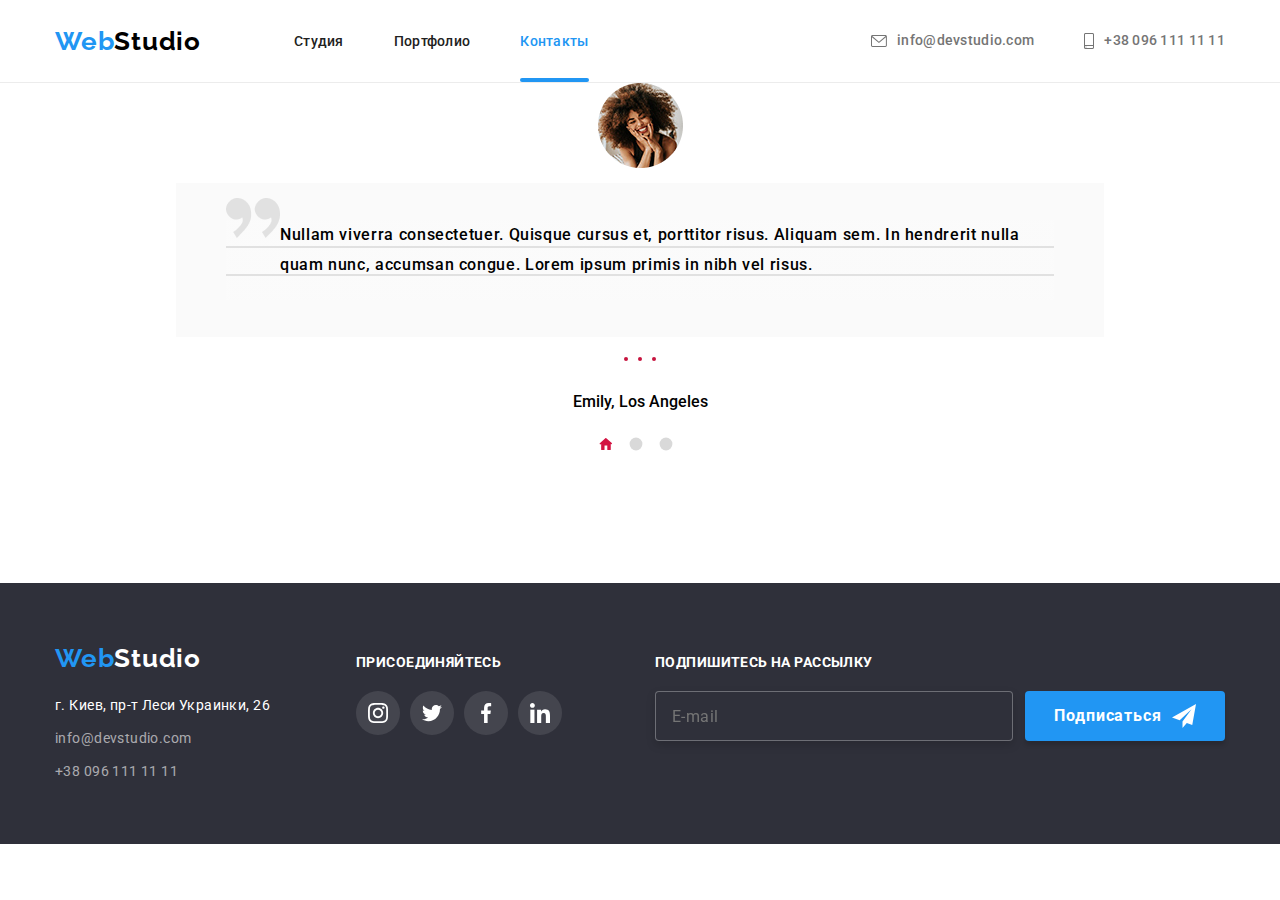
==== commit f7b7249f: "adds slider only html-css" ====
--- a/contacts.html
+++ b/contacts.html
@@ -30,11 +30,12 @@
     <main>
         <div class=" container train">
             <div class="slider-container">
+                <input class="visually-hidden"type="radio" name="r" id="r1" checked>
+                <input class="visually-hidden"type="radio" name="r" id="r2">
+                <input class="visually-hidden"type="radio" name="r" id="r3">
                 <div class="slider-box">
                     
-                    <input class="visually-hidden"type="radio" name="r" id="r1" checked>
-                    <input class="visually-hidden"type="radio" name="r" id="r2">
-                    <input class="visually-hidden"type="radio" name="r" id="r3">
+                    
                         
                     <div class="slider-navigation">
                         <label for="r1" class="bar1"></label>
@@ -47,14 +48,16 @@
                         <P class="text3">Liezel, Chikago</P>
                     </div>
                     <div class="slide">
-                        <img src="../images/contacts-train/anna.png" alt="">
-                        <img src="../images/contacts-train/marina.png" alt="">
-                        <img src="../images/contacts-train/liza.png" alt="">
+                        <img src="./images/contacts-train/anna.png" alt="">
+                        <img src="./images/contacts-train/marina.png" alt="">
+                        <img src="./images/contacts-train/liza.png" alt="">
                     </div>                  
                         
                 </div>                           
                 <div class="text-container">
-                    <p class="text-slider">Nullam viverra consectetuer. Quisque cursus et, porttitor risus. Aliquam sem. In hendrerit nulla quam nunc, accumsan congue. Lorem ipsum primis in nibh vel risus.</p>
+                    <p class="text-slider1">Nullam viverra consectetuer. Quisque cursus et, porttitor risus. Aliquam sem. In hendrerit nulla quam nunc, accumsan congue. Lorem ipsum primis in nibh vel risus.</p>
+                    <p class="text-slider3">Quisque cursus et, porttitor risus.Nullam viverra consectetuer.  Aliquam sem. In hendrerit nulla quam nunc, accumsan congue. Lorem ipsum primis in nibh vel risus.</p>
+                    <p class="text-slider2">Aliquam sem. In hendrerit nulla quam nunc, accumsan congue. Lorem ipsum primis in nibh vel risus.Nullam viverra consectetuer. Quisque cursus et, porttitor risus.</p>
                 </div>                              
                 <div class="point-container">
                     <span class="point"></span>
--- a/css/main.min.css
+++ b/css/main.min.css
@@ -3,5 +3,5 @@
  Consolas,  'Liberation Mono',  Menlo,- monospace;font-size:1em}small{font-size:80%}sub,sup{font-size:75%;line-height:0;position:relative;vertical-align:baseline}sub{bottom:-0.25em}sup{top:-0.5em}table{text-indent:0;border-color:inherit}button,input,optgroup,select,textarea{font-family:inherit;font-size:100%;line-height:1.15;margin:0}button,select{text-transform:none}button,[type='button'],[type='reset'],[type='submit']{-webkit-appearance:button}::-moz-focus-inner{border-style:none;padding:0}:-moz-focusring{outline:1px dotted ButtonText}:-moz-ui-invalid{box-shadow:none}legend{padding:0}progress{vertical-align:baseline}::-webkit-inner-spin-button,::-webkit-outer-spin-button{height:auto}[type='search']{-webkit-appearance:textfield;outline-offset:-2px}::-webkit-search-decoration{-webkit-appearance:none}::-webkit-file-upload-button{-webkit-appearance:button;font:inherit}summary{display:list-item}body{font-family:'Roboto', sans-serif}ul{list-style:none}a{text-decoration:none}img{display:block}.visually-hidden{position:absolute;width:1px;height:1px;margin:-1px;border:0;padding:0;clip:rect(0 0 0 0);overflow:hidden}.container{width:1200px;margin-left:auto;margin-right:auto;padding-left:15px;padding-right:15px}.logo{font-family:'Raleway', sans-serif;font-style:normal;font-weight:700;font-size:26px;line-height:1.19;letter-spacing:0.03em;color:#000000}.nav .link{padding:32px 0;font-weight:500;font-size:14px;line-height:1.14;letter-spacing:0.02em;color:#212121;transition:color 250ms cubic-bezier(0.4, 0, 0.2, 1)}.nav .link.current{color:#2196F3}.nav .item{cursor:pointer}.auth-nav .link{font-weight:500;font-style:normal;font-size:14px;line-height:1.14;letter-spacing:0.02em;color:#757575;transition:color 250ms cubic-bezier(0.4, 0, 0.2, 1)}.item:hover .link,.item:focus .link{color:#2196F3}.link:hover,.link:focus{color:#2196F3}.page-header{border-bottom:1px solid #ECECEC}.navigation{display:flex;margin-bottom:0;margin-top:0;align-items:center}.navigation .logo{margin-right:93px}.link.current::after{content:"";display:block;position:absolute;bottom:0;width:100%;height:4px;background-color:#2196F3;border-radius:2px}.navigation .item{position:relative;padding:32px 0}.nav{display:flex;margin:0;padding-left:0}.auth-nav{display:flex;margin:0;padding-left:0}.page-header .address{margin-left:auto}.auth-nav>.link:last-child{margin-right:0}.auth-nav .link{padding:32px 0}.nav>li:not(:last-child){display:block;margin-right:50px}.auth-nav li:not(:last-child){margin-right:50px}.auth-nav .link{display:flex;align-items:center}.envelope{width:16px;height:12px;margin-right:10px;fill:currentColor;transition:background-color 250ms cubic-bezier(0.4, 0, 0.2, 1)}.envelope:hover,.envelope:focus{fill:#2196F3}.phone{width:10px;height:16px;margin-right:10px;fill:currentColor;transition:fill 250ms cubic-bezier(0.4, 0, 0.2, 1)}.phone:hover,.phone:focus{fill:#2196F3}.hero>.hero-title{font-weight:900;font-size:44px;line-height:1.36;letter-spacing:0.06em;text-transform:uppercase;color:#fff}.hero .button{min-width:200px;color:#fff;font-weight:700;font-size:16px;line-height:1.88;letter-spacing:0.06em;background-color:#2196F3;box-shadow:0px 4px 4px rgba(0,0,0,0.15);border-radius:4px;border:none;padding:10px 32px;cursor:pointer}.hero{text-align:center;padding-bottom:200px;padding-top:200px}.hero-title{margin-top:0;margin-bottom:0;margin-bottom:30px}.hero-bg{max-width:1600px;min-height:600px;margin:0 auto;background-color:#000000;background-image:linear-gradient(rgba(47,48,58,0.4), rgba(47,48,58,0.4)),url("../images/hero-bg.jpg");background-repeat:no-repeat;background-position:center;background-size:cover}.backdrop{position:fixed;width:100%;height:100%;top:0;left:0;background-color:rgba(0,0,0,0.5);opacity:1;z-index:2;transition:opacity 250ms cubic-bezier(0.4, 0, 0.2, 1)}.backdrop.is-hidden{opacity:0;pointer-events:none}.backdrop.is-hidden .modal{transform:translate(-50%, -50%) scale(0.5)}.modal{position:absolute;top:50%;left:50%;transform:translate(-50%, -50%) scale(1);transition:transform 250ms cubic-bezier(0.4, 0, 0.2, 1);min-width:528px;min-height:581px;background-color:#FFFFFF;box-shadow:0px 1px 3px rgba(0,0,0,0.12),0px 1px 1px rgba(0,0,0,0.14),0px 2px 1px rgba(0,0,0,0.2);border-radius:4px}.btn-modal{position:absolute;right:0;width:30px;height:30px;background-color:#fff;border:1px solid rgba(0,0,0,0.1);border-radius:50%;margin:8px;cursor:pointer}.btn-close{position:absolute;top:50%;left:50%;transform:translate(-50%, -50%);transition:fill 250ms cubic-bezier(0.4, 0, 0.2, 1)}.btn-modal:hover .btn-close{fill:#2196F3}.modal-title{display:block;margin-top:40px;margin-bottom:12px;font-weight:700;font-size:20px;line-height:1.15;letter-spacing:0.03em;color:#212121}.modal-form{margin-left:40px;margin-right:40px;margin-bottom:40px}.form-field{display:flex;flex-direction:column;margin-bottom:10px;text-align:left}.form-field .form-input{height:40px;padding-left:42px;padding-right:12px;padding-bottom:12px;padding-top:12px;margin-top:4px;border:1px solid rgba(33,33,33,0.2);border-radius:4px;cursor:pointer;outline:none;transition:border-color 250ms var(--cubic)}.form-field .textarea{width:100%;margin-top:4px;padding:12px 16px;border:1px solid rgba(33,33,33,0.2);border-radius:4px;resize:none;outline:none;transition:border-color 250ms cubic-bezier(0.4, 0, 0.2, 1)}.textarea:focus{border-color:#2196F3}.checkbox-label>.link{text-decoration:underline;color:#2196F3}.checkbox-label{display:block;position:relative;font-weight:400;font-size:14px;line-height:1.7;letter-spacing:0.03em;cursor:pointer}.checkbox{appearance:none;position:absolute}.checkbox-container{margin-bottom:30px}.checkbox-container .icon{position:absolute;left:0;top:50%;transform:translateY(-50%);display:block;width:16px;height:15px;border:2px solid #212121;border-radius:2px}.checkbox:checked ~ .icon{border-color:#2196F3;background-color:#2196F3;background-image:url("../images/icons/icon-check.svg");background-size:contain;background-origin:border-box}.form-field{position:relative}.icon-form{position:absolute;left:12px;top:55%;fill:#000000;transition:fill 250ms cubic-bezier(0.4, 0, 0.2, 1);pointer-events:none}.form-input:focus+.icon-form{fill:#2196F3}.form-input:focus{border-color:#2196F3}.section-title{font-weight:700;font-size:14px;line-height:1.14;letter-spacing:0.03em;text-transform:uppercase;color:#212121}.section .section-descriptions{font-weight:400;font-size:14px;line-height:1.71;letter-spacing:0.03em}.no-title{padding-left:0;display:flex;margin-bottom:0;margin-top:0}.section.container{background:#fff}.container .section-title{margin-top:0;margin-bottom:10px}.container .section-descriptions{margin-top:0;margin-bottom:0}.container .section-item:not(:last-child){margin-right:30px}.no-title .section-item::before{content:"";width:270px;height:120px;display:block;background-color:#F5F4FA;border-radius:4px;margin-bottom:30px;padding:25px 100px}.antenna::before{background-image:url("../images/icons/antenna-1.svg");background-repeat:no-repeat;background-position:center}.clock::before{background-image:url("../images/icons/clock-1.svg");background-repeat:no-repeat;background-position:center}.diagram::before{background-image:url("../images/icons/diagram-1.svg");background-repeat:no-repeat;background-position:center}.astronaut::before{background-image:url("../images/icons/astronaut-1.svg");background-repeat:no-repeat;background-position:center}.team-work .section-items{display:flex;padding-left:0;margin-top:0;margin-bottom:0}.items:not(:last-child){margin-right:30px}.section-caption{text-align:center;margin-top:0;margin-bottom:0;padding-bottom:47px;font-size:36px}.team-work{background-color:#fff;margin-bottom:0;margin-top:0;padding-bottom:94px}.items{position:relative}.items>.subtitle{position:absolute;bottom:0;width:100%;padding:27px 0;margin:0;font-weight:700;font-size:14px;line-height:1.14;color:#fff;text-align:center;letter-spacing:0.03em;text-transform:uppercase;background-color:rgba(47,48,58,0.8)}.section-bg{background:#F5F4FA}.our-team{margin-bottom:0;margin-top:0;padding-bottom:94px}.our-team .section-items{display:flex;padding-left:0;margin-top:0;margin-bottom:0}.section-team{text-align:center;margin-top:0;margin-bottom:0;padding-bottom:50px;padding-top:94px;font-size:36px}.list-workers:not(:last-child){margin-right:30px}.section-avatar,.section-vocation{text-align:center;margin-top:0;margin-bottom:0}.section-avatar{margin-top:30px;margin-bottom:10px}.card-workers{background:#fff;box-shadow:0px 1px 3px rgba(0,0,0,0.12),0px 1px 1px rgba(0,0,0,0.14),0px 2px 1px rgba(0,0,0,0.2);border-radius:0px 0px 4px 4px}.social{display:flex;padding-left:0;justify-content:center;margin-top:16px;padding-bottom:30px}.social .icon{display:flex;justify-content:center;align-items:center;width:44px;height:44px;border-radius:50%;color:#afb1b8;transition:background-color 250ms cubic-bezier(0.4, 0, 0.2, 1),color 250ms cubic-bezier(0.4, 0, 0.2, 1)}.instagram,.twitter,.facebook,.linkedin{display:block;width:20px;height:20px;fill:currentColor}.social>li:not(:last-child){margin-right:10px}.social .icon:hover,.social .icon:focus{color:#fff;background-color:#2196F3}.section-clients{margin-bottom:0;margin-top:0;padding-bottom:50px;font-weight:700;font-size:36px;line-height:1.17;text-align:center;letter-spacing:0.03em;color:#212121}.clients{margin-top:94px;margin-bottom:94px}.clients-list{display:flex;padding-left:0;margin-top:0;margin-bottom:0}.icon-logo-1,.icon-logo-2,.icon-logo-3,.icon-logo-4,.icon-logo-5,.icon-logo-6{display:block;fill:currentColor}.clients-list .icon{display:flex;justify-content:center;align-items:center}.clients-list>li:not(:last-child){margin-right:30px}.clients-list .icon{width:170px;height:90px;color:#afb1b8;transition:color 250ms cubic-bezier(0.4, 0, 0.2, 1),border 250ms cubic-bezier(0.4, 0, 0.2, 1)}.clients-list .item{display:block;width:170px;height:90px;border:1px solid #AFB1B8;border-radius:4px}.clients-list .icon:hover,.clients-list .icon:focus{color:#2196F3}.clients-list .item:hover,.clients-list .item:focus{border:1px solid #2196F3}.section .list-btn{font-family:'Roboto', sans-serif;font-weight:500;font-size:16px;line-height:1.62;letter-spacing:0.03em}.portfolio-btn{display:flex;justify-content:center;padding-left:0;padding-right:0;margin-bottom:50px;margin-top:0}.list-btn{background:#F5F4FA;border:none;border-radius:4px;padding:6px 22px;cursor:pointer;transition:background-color 250ms cubic-bezier(0.4, 0, 0.2, 1),color 250ms cubic-bezier(0.4, 0, 0.2, 1),box-shadow 250ms cubic-bezier(0.4, 0, 0.2, 1)}.list-btn:hover,.list-btn:focus{color:#fff;background-color:#2196F3;box-shadow:0px 3px 1px rgba(0,0,0,0.1),0px 1px 2px rgba(0,0,0,0.08),0px 2px 2px rgba(0,0,0,0.12)}.portfolio-btn .list-navigation:not(:last-child){margin-right:8px}.section.container{margin-top:94px;margin-bottom:94px}.web-container{display:flex;margin-bottom:0;margin-top:0;flex-wrap:wrap;padding-left:0}.section-item{font-weight:700;font-size:18px;line-height:2;letter-spacing:0.06em;color:#212121}.section-tagline{font-weight:400;font-size:16px;line-height:1.88;letter-spacing:0.03em;color:#757575}.main-container{background:#fff}.section-list .lists-section{margin-right:30px;margin-bottom:30px}.section-list .lists-section.not{margin-right:0}.section-list-card .title{padding:20px 24px;width:100%}.section-tagline,.section-item{margin:0}.section-list-card a{display:block}.section-list-card{background:#fff}.lists-section.lists-cards:nth-last-child(-n+3){margin-bottom:0}.lists-section{width:370px;border:1px solid #EEEEEE}.overlay::before{position:absolute;top:0;left:0;content:"";width:100%;height:100%;background-color:rgba(33,150,243,0.9)}.img-overlay{position:relative;overflow:hidden;width:100%}.text{position:absolute;top:63px;left:24px;margin:0;width:322px;height:168px;font-weight:400;font-size:18px;line-height:1.55;letter-spacing:0.03em;color:#fff}.overlay{position:absolute;left:0;top:0;width:100%;height:100%;transform:translateY(100%);transition:transform 250ms cubic-bezier(0.4, 0, 0.2, 1)}.lists-section:hover .overlay{transform:translateY(0%)}.lists-section{transition:box-shadow 250ms cubic-bezier(0.4, 0, 0.2, 1)}.lists-section:hover{box-shadow:1px 1px 1px rgba(0,0,0,0.12),0px 4px 4px rgba(0,0,0,0.06),1px 4px 6px rgba(0,0,0,0.16)}.cards{width:370px;transition:box-shadow 250ms cubic-bezier(0.4, 0, 0.2, 1)}.cards:focus .overlay{transform:translateY(0%)}.cards:focus{box-shadow:1px 1px 1px rgba(0,0,0,0.12),0px 4px 4px rgba(0,0,0,0.06),1px 4px 6px rgba(0,0,0,0.16)}.train{height:1500px}.slider-container{position:relative;display:flex;flex-direction:column;align-items:center;margin:0 auto}.slide{display:flex;transition:transform 400ms ease}.slider-box{width:85px;height:85px;display:inline-flex;overflow:hidden;margin-bottom:15px}.slider-navigation{position:absolute;bottom:0;display:block}#r1:checked ~ .slide{transform:translateX(0)}#r2:checked ~ .slide{transform:translateX(-33.33%)}#r3:checked ~ .slide{transform:translateX(-66.66%)}.text1,.text2,.text3{display:none;margin:0}#r1:checked ~ .text-location .text1{display:block}#r2:checked ~ .text-location .text2{display:block}#r3:checked ~ .text-location .text3{display:block}.text-location{position:absolute;bottom:0%;left:50%;transform:translateX(-50%);margin-bottom:40px;font-weight:500;font-size:16px;line-height:186%}#r1:checked ~ .slider-navigation .bar1{background-image:url("../images/contacts-train/home.svg");background-repeat:no-repeat;background-position:center;background-color:transparent;transform:scale(1)}#r2:checked ~ .slider-navigation .bar2{background-image:url("../images/contacts-train/home.svg");background-repeat:no-repeat;background-position:center;background-color:transparent;transform:scale(1)}#r3:checked ~ .slider-navigation .bar3{background-image:url("../images/contacts-train/home.svg");background-repeat:no-repeat;background-position:center;background-color:transparent;transform:scale(1)}.bar1,.bar2,.bar3{display:inline-block;height:16px;width:16px;background-color:#D9D9D9;border-radius:50%;transform:scale(0.8);cursor:pointer}.bar1,.bar2{margin-right:10px}.text-slider::before{position:absolute;left:0;top:15px;left:50px;content:"";display:block;width:54px;height:40px;background-image:url("../images/contacts-train/quote.png")}.text-container{position:relative;max-width:928px;height:138px;padding:32px 50px;margin-bottom:15px;background-color:#FAFAFA}.text-slider{display:block;height:80px;padding-left:54px;margin:0;background-image:repeating-linear-gradient(to bottom, #fff2, #fff2 26px, #E1E1E1 18px, #E1E1E1 28px);font-weight:500;font-size:16px;line-height:1.87;letter-spacing:0.04em}.point-container{display:flex;justify-content:center;margin-bottom:90px}.point-container .point{margin:5px;width:4px;height:4px;background-color:#C7133E;border-radius:50%}.footer{background:#2F303A}.footer .footer-title{font-style:normal;font-weight:400;font-size:14px;line-height:1.71;letter-spacing:0.03em;color:#fff}.footer .footer-link{font-style:normal;font-weight:400;font-size:14px;line-height:1.71;letter-spacing:0.03em;color:rgba(255,255,255,0.6)}.footer{background-color:#2F303A}.footer .logo{display:block;padding-top:60px;padding-bottom:20px}.footer-nav{margin-top:0;margin-bottom:0;padding-left:0}.footer-title{margin-top:0;margin-bottom:0;padding-bottom:9px}.footer-links:not(:last-child){padding-bottom:9px}.footer-section{margin-bottom:60px;margin-right:70px}.footer-link{display:block}.footer .container{display:flex;align-items:baseline}.footer-discription{display:block;font-style:normal;font-weight:700;font-size:14px;line-height:1.14;letter-spacing:0.03em;text-transform:uppercase;color:#FFFFFF;margin-top:0;margin-bottom:20px}.footer-list .icon::before{content:"";display:block;width:44px;height:44px;background-color:rgba(255,255,255,0.1);background-repeat:no-repeat;background-position:center;border-radius:50%;transition:background-color 250ms cubic-bezier(0.4, 0, 0.2, 1)}.footer-list .icon:hover::before,.footer-list .icon:focus::before{background-color:#2196F3}.footer-list{display:flex;padding-left:0;margin-top:0;margin-bottom:0}.footer-list>li:not(:last-child){margin-right:10px}.footer-adress{display:flex;align-items:baseline;width:231px}.instagram-white::before{background-image:url("../images/icons/instagram-white.svg")}.twitter-white::before{background-image:url("../images/icons/twitter-white.svg")}.facebook-white::before{background-image:url("../images/icons/facebook-white.svg")}.linkedin-white::before{background-image:url("../images/icons/linkedin-white.svg")}.footer-subscribe{width:570px;margin-left:93px}.btn-subscribe{min-width:200px;margin-left:12px;padding:10px 26px;background-color:#2196F3;box-shadow:0px 4px 4px rgba(0,0,0,0.15);border-radius:4px;border:none;cursor:pointer}.subscribe{display:flex;justify-content:center;align-items:center;font-weight:700;font-size:16px;line-height:1.88;letter-spacing:0.06em;color:#fff}.subscribe::after{content:"";display:block;width:24px;height:24px;margin-left:10px;background-image:url("../images/icons/send.svg")}.js-speaker-form .mail{width:358px;height:50px;padding:16px;background-color:#2F303A;border:1px solid rgba(255,255,255,0.3);filter:drop-shadow(0px 4px 4px rgba(0,0,0,0.15));border-radius:4px;font-weight:400;font-size:16px;line-height:20px;letter-spacing:0.03em;color:rgba(255,255,255,0.6)}.js-speaker-form{display:flex}
+ monospace;font-size:1em}small{font-size:80%}sub,sup{font-size:75%;line-height:0;position:relative;vertical-align:baseline}sub{bottom:-0.25em}sup{top:-0.5em}table{text-indent:0;border-color:inherit}button,input,optgroup,select,textarea{font-family:inherit;font-size:100%;line-height:1.15;margin:0}button,select{text-transform:none}button,[type='button'],[type='reset'],[type='submit']{-webkit-appearance:button}::-moz-focus-inner{border-style:none;padding:0}:-moz-focusring{outline:1px dotted ButtonText}:-moz-ui-invalid{box-shadow:none}legend{padding:0}progress{vertical-align:baseline}::-webkit-inner-spin-button,::-webkit-outer-spin-button{height:auto}[type='search']{-webkit-appearance:textfield;outline-offset:-2px}::-webkit-search-decoration{-webkit-appearance:none}::-webkit-file-upload-button{-webkit-appearance:button;font:inherit}summary{display:list-item}body{font-family:'Roboto', sans-serif}ul{list-style:none}a{text-decoration:none}img{display:block}.visually-hidden{position:absolute;width:1px;height:1px;margin:-1px;border:0;padding:0;clip:rect(0 0 0 0);overflow:hidden}.container{margin-left:auto;margin-right:auto;padding-left:15px;padding-right:15px}@media screen and (min-width: 480px){.container{width:480px}}@media screen and (min-width: 768px){.container{width:768px}}@media screen and (min-width: 1200px){.container{width:1200px}}.logo{font-family:'Raleway', sans-serif;font-style:normal;font-weight:700;font-size:26px;line-height:1.19;letter-spacing:0.03em;color:#000000}.nav .link{padding:32px 0;font-weight:500;font-size:14px;line-height:1.14;letter-spacing:0.02em;color:#212121;transition:color 250ms cubic-bezier(0.4, 0, 0.2, 1)}.nav .link.current{color:#2196F3}.nav .item{cursor:pointer}.auth-nav .link{font-weight:500;font-style:normal;font-size:14px;line-height:1.14;letter-spacing:0.02em;color:#757575;transition:color 250ms cubic-bezier(0.4, 0, 0.2, 1)}.item:hover .link,.item:focus .link{color:#2196F3}.link:hover,.link:focus{color:#2196F3}.page-header{border-bottom:1px solid #ECECEC}.navigation{display:flex;margin-bottom:0;margin-top:0;align-items:center}.navigation .logo{margin-right:93px}.link.current::after{content:"";display:block;position:absolute;bottom:0;width:100%;height:4px;background-color:#2196F3;border-radius:2px}.navigation .item{position:relative;padding:32px 0}.nav{display:none;margin:0;padding-left:0}@media screen and (min-width: 1200px){.nav{display:flex}}.auth-nav{display:flex;margin:0;padding-left:0}.page-header .address{margin-left:auto}.auth-nav>.link:last-child{margin-right:0}.auth-nav .link{padding:32px 0}.nav>li:not(:last-child){display:block;margin-right:50px}.auth-nav li:not(:last-child){margin-right:50px}.auth-nav .link{display:flex;align-items:center}.envelope{width:16px;height:12px;margin-right:10px;fill:currentColor;transition:background-color 250ms cubic-bezier(0.4, 0, 0.2, 1)}.envelope:hover,.envelope:focus{fill:#2196F3}.phone{width:10px;height:16px;margin-right:10px;fill:currentColor;transition:fill 250ms cubic-bezier(0.4, 0, 0.2, 1)}.phone:hover,.phone:focus{fill:#2196F3}.hero>.hero-title{font-weight:900;font-size:44px;line-height:1.36;letter-spacing:0.06em;text-transform:uppercase;color:#fff}.hero .button{min-width:200px;color:#fff;font-weight:700;font-size:16px;line-height:1.88;letter-spacing:0.06em;background-color:#2196F3;box-shadow:0px 4px 4px rgba(0,0,0,0.15);border-radius:4px;border:none;padding:10px 32px;cursor:pointer}.hero{text-align:center;padding-bottom:200px;padding-top:200px}.hero-title{margin-top:0;margin-bottom:0;margin-bottom:30px}.hero-bg{max-width:1600px;min-height:600px;margin:0 auto;background-color:#000000;background-image:linear-gradient(rgba(47,48,58,0.4), rgba(47,48,58,0.4)),url("../images/hero-bg.jpg");background-repeat:no-repeat;background-position:center;background-size:cover}.backdrop{position:fixed;width:100%;height:100%;top:0;left:0;background-color:rgba(0,0,0,0.5);opacity:1;z-index:2;transition:opacity 250ms cubic-bezier(0.4, 0, 0.2, 1)}.backdrop.is-hidden{opacity:0;pointer-events:none}.backdrop.is-hidden .modal{transform:translate(-50%, -50%) scale(0.5)}.modal{position:absolute;top:50%;left:50%;transform:translate(-50%, -50%) scale(1);transition:transform 250ms cubic-bezier(0.4, 0, 0.2, 1);min-width:528px;min-height:581px;background-color:#FFFFFF;box-shadow:0px 1px 3px rgba(0,0,0,0.12),0px 1px 1px rgba(0,0,0,0.14),0px 2px 1px rgba(0,0,0,0.2);border-radius:4px}.btn-modal{position:absolute;right:0;width:30px;height:30px;background-color:#fff;border:1px solid rgba(0,0,0,0.1);border-radius:50%;margin:8px;cursor:pointer}.btn-close{position:absolute;top:50%;left:50%;transform:translate(-50%, -50%);transition:fill 250ms cubic-bezier(0.4, 0, 0.2, 1)}.btn-modal:hover .btn-close{fill:#2196F3}.modal-title{display:block;margin-top:40px;margin-bottom:12px;font-weight:700;font-size:20px;line-height:1.15;letter-spacing:0.03em;color:#212121}.modal-form{margin-left:40px;margin-right:40px;margin-bottom:40px}.form-field{display:flex;flex-direction:column;margin-bottom:10px;text-align:left}.form-field .form-input{height:40px;padding-left:42px;padding-right:12px;padding-bottom:12px;padding-top:12px;margin-top:4px;border:1px solid rgba(33,33,33,0.2);border-radius:4px;cursor:pointer;outline:none;transition:border-color 250ms var(--cubic)}.form-field .textarea{width:100%;margin-top:4px;padding:12px 16px;border:1px solid rgba(33,33,33,0.2);border-radius:4px;resize:none;outline:none;transition:border-color 250ms cubic-bezier(0.4, 0, 0.2, 1)}.textarea:focus{border-color:#2196F3}.checkbox-label>.link{text-decoration:underline;color:#2196F3}.checkbox-label{display:block;position:relative;font-weight:400;font-size:14px;line-height:1.7;letter-spacing:0.03em;cursor:pointer}.checkbox{appearance:none;position:absolute}.checkbox-container{margin-bottom:30px}.checkbox-container .icon{position:absolute;left:0;top:50%;transform:translateY(-50%);display:block;width:16px;height:15px;border:2px solid #212121;border-radius:2px}.checkbox:checked ~ .icon{border-color:#2196F3;background-color:#2196F3;background-image:url("../images/icons/icon-check.svg");background-size:contain;background-origin:border-box}.form-field{position:relative}.icon-form{position:absolute;left:12px;top:55%;fill:#000000;transition:fill 250ms cubic-bezier(0.4, 0, 0.2, 1);pointer-events:none}.form-input:focus+.icon-form{fill:#2196F3}.form-input:focus{border-color:#2196F3}.section-title{font-weight:700;font-size:14px;line-height:1.14;letter-spacing:0.03em;text-transform:uppercase;color:#212121}.section .section-descriptions{font-weight:400;font-size:14px;line-height:1.71;letter-spacing:0.03em}.no-title{padding-left:0;display:flex;margin-bottom:0;margin-top:0}.section.container{background:#fff}.container .section-title{margin-top:0;margin-bottom:10px}.container .section-descriptions{margin-top:0;margin-bottom:0}.container .section-item:not(:last-child){margin-right:30px}.no-title .section-item::before{content:"";width:270px;height:120px;display:block;background-color:#F5F4FA;border-radius:4px;margin-bottom:30px;padding:25px 100px}.antenna::before{background-image:url("../images/icons/antenna-1.svg");background-repeat:no-repeat;background-position:center}.clock::before{background-image:url("../images/icons/clock-1.svg");background-repeat:no-repeat;background-position:center}.diagram::before{background-image:url("../images/icons/diagram-1.svg");background-repeat:no-repeat;background-position:center}.astronaut::before{background-image:url("../images/icons/astronaut-1.svg");background-repeat:no-repeat;background-position:center}.team-work .section-items{display:flex;padding-left:0;margin-top:0;margin-bottom:0}.items:not(:last-child){margin-right:30px}.section-caption{text-align:center;margin-top:0;margin-bottom:0;padding-bottom:47px;font-size:36px}.team-work{background-color:#fff;margin-bottom:0;margin-top:0;padding-bottom:94px}.items{position:relative}.items>.subtitle{position:absolute;bottom:0;width:100%;padding:27px 0;margin:0;font-weight:700;font-size:14px;line-height:1.14;color:#fff;text-align:center;letter-spacing:0.03em;text-transform:uppercase;background-color:rgba(47,48,58,0.8)}.section-bg{background:#F5F4FA}.our-team{margin-bottom:0;margin-top:0;padding-bottom:94px}.our-team .section-items{display:flex;padding-left:0;margin-top:0;margin-bottom:0}.section-team{text-align:center;margin-top:0;margin-bottom:0;padding-bottom:50px;padding-top:94px;font-size:36px}.list-workers:not(:last-child){margin-right:30px}.section-avatar,.section-vocation{text-align:center;margin-top:0;margin-bottom:0}.section-avatar{margin-top:30px;margin-bottom:10px}.card-workers{background:#fff;box-shadow:0px 1px 3px rgba(0,0,0,0.12),0px 1px 1px rgba(0,0,0,0.14),0px 2px 1px rgba(0,0,0,0.2);border-radius:0px 0px 4px 4px}.social{display:flex;padding-left:0;justify-content:center;margin-top:16px;padding-bottom:30px}.social .icon{display:flex;justify-content:center;align-items:center;width:44px;height:44px;border-radius:50%;color:#afb1b8;transition:background-color 250ms cubic-bezier(0.4, 0, 0.2, 1),color 250ms cubic-bezier(0.4, 0, 0.2, 1)}.instagram,.twitter,.facebook,.linkedin{display:block;width:20px;height:20px;fill:currentColor}.social>li:not(:last-child){margin-right:10px}.social .icon:hover,.social .icon:focus{color:#fff;background-color:#2196F3}.section-clients{margin-bottom:0;margin-top:0;padding-bottom:50px;font-weight:700;font-size:36px;line-height:1.17;text-align:center;letter-spacing:0.03em;color:#212121}.clients{margin-top:94px;margin-bottom:94px}.clients-list{display:flex;padding-left:0;margin-top:0;margin-bottom:0}.icon-logo-1,.icon-logo-2,.icon-logo-3,.icon-logo-4,.icon-logo-5,.icon-logo-6{display:block;fill:currentColor}.clients-list .icon{display:flex;justify-content:center;align-items:center}.clients-list>li:not(:last-child){margin-right:30px}.clients-list .icon{width:170px;height:90px;color:#afb1b8;transition:color 250ms cubic-bezier(0.4, 0, 0.2, 1),border 250ms cubic-bezier(0.4, 0, 0.2, 1)}.clients-list .item{display:block;width:170px;height:90px;border:1px solid #AFB1B8;border-radius:4px}.clients-list .icon:hover,.clients-list .icon:focus{color:#2196F3}.clients-list .item:hover,.clients-list .item:focus{border:1px solid #2196F3}.section .list-btn{font-family:'Roboto', sans-serif;font-weight:500;font-size:16px;line-height:1.62;letter-spacing:0.03em}.portfolio-btn{display:flex;justify-content:center;padding-left:0;padding-right:0;margin-bottom:50px;margin-top:0}.list-btn{background:#F5F4FA;border:none;border-radius:4px;padding:6px 22px;cursor:pointer;transition:background-color 250ms cubic-bezier(0.4, 0, 0.2, 1),color 250ms cubic-bezier(0.4, 0, 0.2, 1),box-shadow 250ms cubic-bezier(0.4, 0, 0.2, 1)}.list-btn:hover,.list-btn:focus{color:#fff;background-color:#2196F3;box-shadow:0px 3px 1px rgba(0,0,0,0.1),0px 1px 2px rgba(0,0,0,0.08),0px 2px 2px rgba(0,0,0,0.12)}.portfolio-btn .list-navigation:not(:last-child){margin-right:8px}.section.container{margin-top:94px;margin-bottom:94px}.web-container{display:flex;margin-bottom:0;margin-top:0;flex-wrap:wrap;padding-left:0}.section-item{font-weight:700;font-size:18px;line-height:2;letter-spacing:0.06em;color:#212121}.section-tagline{font-weight:400;font-size:16px;line-height:1.88;letter-spacing:0.03em;color:#757575}.main-container{background:#fff}.section-list .lists-section{margin-right:30px;margin-bottom:30px}.section-list .lists-section.not{margin-right:0}.section-list-card .title{padding:20px 24px;width:100%}.section-tagline,.section-item{margin:0}.section-list-card a{display:block}.section-list-card{background:#fff}.lists-section.lists-cards:nth-last-child(-n+3){margin-bottom:0}.lists-section{width:370px;border:1px solid #EEEEEE}.overlay::before{position:absolute;top:0;left:0;content:"";width:100%;height:100%;background-color:rgba(33,150,243,0.9)}.img-overlay{position:relative;overflow:hidden;width:100%}.text{position:absolute;top:63px;left:24px;margin:0;width:322px;height:168px;font-weight:400;font-size:18px;line-height:1.55;letter-spacing:0.03em;color:#fff}.overlay{position:absolute;left:0;top:0;width:100%;height:100%;transform:translateY(100%);transition:transform 250ms cubic-bezier(0.4, 0, 0.2, 1)}.lists-section:hover .overlay{transform:translateY(0%)}.lists-section{transition:box-shadow 250ms cubic-bezier(0.4, 0, 0.2, 1)}.lists-section:hover{box-shadow:1px 1px 1px rgba(0,0,0,0.12),0px 4px 4px rgba(0,0,0,0.06),1px 4px 6px rgba(0,0,0,0.16)}.cards{width:370px;transition:box-shadow 250ms cubic-bezier(0.4, 0, 0.2, 1)}.cards:focus .overlay{transform:translateY(0%)}.cards:focus{box-shadow:1px 1px 1px rgba(0,0,0,0.12),0px 4px 4px rgba(0,0,0,0.06),1px 4px 6px rgba(0,0,0,0.16)}.train{height:500px}.slider-container{position:relative;display:flex;flex-direction:column;align-items:center;margin:0 auto}.slide{display:flex;transition:transform 400ms ease}.slider-box{width:85px;height:85px;display:inline-flex;overflow:hidden;margin-bottom:15px}.slider-navigation{position:absolute;bottom:0;display:block}#r1:checked ~ .slider-box .slide{transform:translateX(0)}#r2:checked ~ .slider-box .slide{transform:translateX(-33.33%)}#r3:checked ~ .slider-box .slide{transform:translateX(-66.66%)}.text1,.text2,.text3{display:none;margin:0}#r1:checked ~ .slider-box .text-location .text1{display:block}#r2:checked ~ .slider-box .text-location .text2{display:block}#r3:checked ~ .slider-box .text-location .text3{display:block}.text-slider1,.text-slider2,.text-slider3{display:none;min-height:80px;padding-left:54px;margin:0;background-image:repeating-linear-gradient(to bottom, #fff2 0px, #fff2 26px, #E1E1E1 26px, #E1E1E1 28px);font-weight:500;font-size:16px;line-height:1.87;letter-spacing:0.04em}#r1:checked ~ .text-container .text-slider1{display:block}#r2:checked ~ .text-container .text-slider2{display:block}#r3:checked ~ .text-container .text-slider3{display:block}.text-location{position:absolute;bottom:0%;left:50%;transform:translateX(-50%);margin-bottom:40px;font-weight:500;font-size:16px;line-height:186%}#r1:checked ~ .slider-box .slider-navigation .bar1{background-image:url("../images/contacts-train/home.svg");background-repeat:no-repeat;background-position:center;background-color:transparent;transform:scale(1)}#r2:checked ~ .slider-box .slider-navigation .bar2{background-image:url("../images/contacts-train/home.svg");background-repeat:no-repeat;background-position:center;background-color:transparent;transform:scale(1)}#r3:checked ~ .slider-box .slider-navigation .bar3{background-image:url("../images/contacts-train/home.svg");background-repeat:no-repeat;background-position:center;background-color:transparent;transform:scale(1)}.bar1,.bar2,.bar3{display:inline-block;height:16px;width:16px;background-color:#D9D9D9;border-radius:50%;transform:scale(0.8);cursor:pointer}.bar1,.bar2{margin-right:10px}.text-slider1::before,.text-slider2::before,.text-slider3::before{position:absolute;left:0;top:15px;left:50px;content:"";display:block;width:54px;height:40px;background-image:url("../images/contacts-train/quote.png")}.text-container{position:relative;max-width:928px;max-height:370px;padding:37px 50px;margin-bottom:15px;background-color:#FAFAFA}.point-container{display:flex;justify-content:center;margin-bottom:90px}.point-container .point{margin:5px;width:4px;height:4px;background-color:#C7133E;border-radius:50%}.footer{background:#2F303A}.footer .footer-title{font-style:normal;font-weight:400;font-size:14px;line-height:1.71;letter-spacing:0.03em;color:#fff}.footer .footer-link{font-style:normal;font-weight:400;font-size:14px;line-height:1.71;letter-spacing:0.03em;color:rgba(255,255,255,0.6)}.footer{background-color:#2F303A}.footer .logo{display:block;padding-top:60px;padding-bottom:20px}.footer-nav{margin-top:0;margin-bottom:0;padding-left:0}.footer-title{margin-top:0;margin-bottom:0;padding-bottom:9px}.footer-links:not(:last-child){padding-bottom:9px}.footer-section{margin-bottom:60px;margin-right:70px}.footer-link{display:block}.footer .container{display:block;align-items:baseline}@media screen and (min-width: 1200px){.footer .container{display:flex}}.footer-discription{display:block;font-style:normal;font-weight:700;font-size:14px;line-height:1.14;letter-spacing:0.03em;text-transform:uppercase;color:#FFFFFF;margin-top:0;margin-bottom:20px}.footer-list .icon::before{content:"";display:block;width:44px;height:44px;background-color:rgba(255,255,255,0.1);background-repeat:no-repeat;background-position:center;border-radius:50%;transition:background-color 250ms cubic-bezier(0.4, 0, 0.2, 1)}.footer-list .icon:hover::before,.footer-list .icon:focus::before{background-color:#2196F3}.footer-list{display:flex;padding-left:0;margin-top:0;margin-bottom:0}.footer-list>li:not(:last-child){margin-right:10px}.footer-adress{display:flex;align-items:baseline;width:231px}.instagram-white::before{background-image:url("../images/icons/instagram-white.svg")}.twitter-white::before{background-image:url("../images/icons/twitter-white.svg")}.facebook-white::before{background-image:url("../images/icons/facebook-white.svg")}.linkedin-white::before{background-image:url("../images/icons/linkedin-white.svg")}.footer-subscribe{width:570px;margin-left:93px}.btn-subscribe{min-width:200px;margin-left:12px;padding:10px 26px;background-color:#2196F3;box-shadow:0px 4px 4px rgba(0,0,0,0.15);border-radius:4px;border:none;cursor:pointer}.subscribe{display:flex;justify-content:center;align-items:center;font-weight:700;font-size:16px;line-height:1.88;letter-spacing:0.06em;color:#fff}.subscribe::after{content:"";display:block;width:24px;height:24px;margin-left:10px;background-image:url("../images/icons/send.svg")}.js-speaker-form .mail{width:358px;height:50px;padding:16px;background-color:#2F303A;border:1px solid rgba(255,255,255,0.3);filter:drop-shadow(0px 4px 4px rgba(0,0,0,0.15));border-radius:4px;font-weight:400;font-size:16px;line-height:20px;letter-spacing:0.03em;color:rgba(255,255,255,0.6)}.js-speaker-form{display:flex}
 /*# sourceMappingURL=main.min.css.map */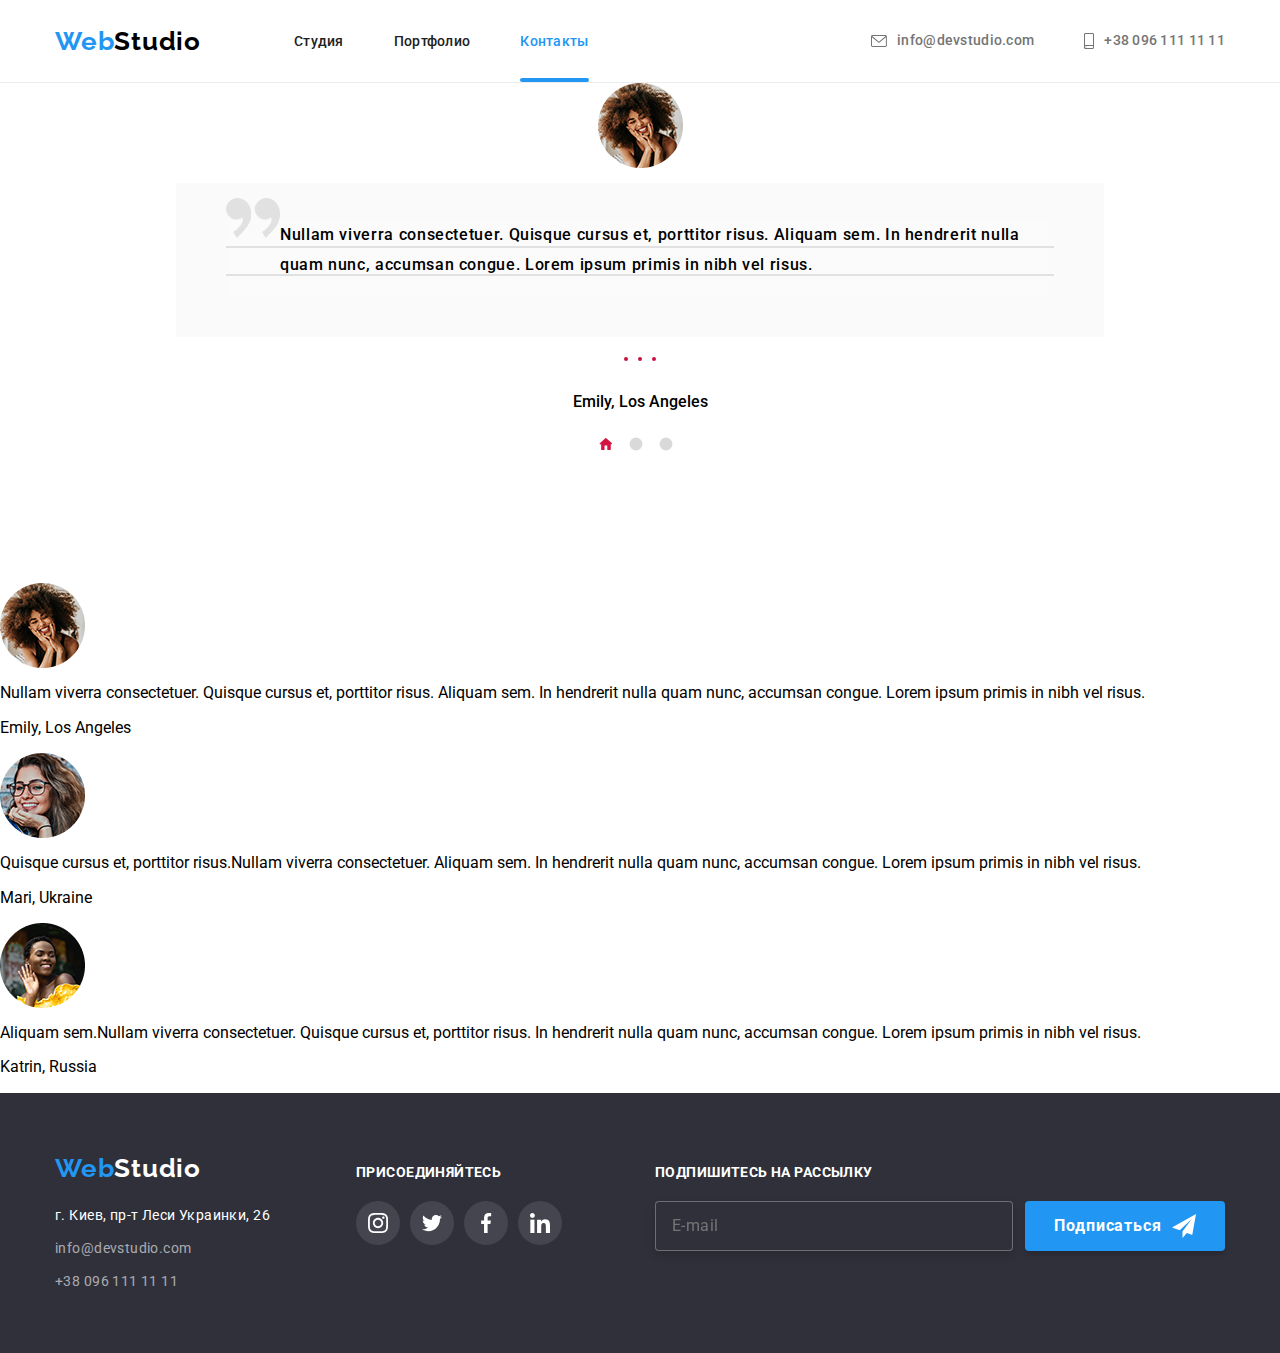
==== commit e367258b: "add markup" ====
--- a/contacts.html
+++ b/contacts.html
@@ -4,6 +4,8 @@
     <meta charset="UTF-8">
     <meta name="viewport" content="width=device-width, initial-scale=1.0">
     <link rel="stylesheet" href="css/main.min.css">
+    <link rel="stylesheet" type="text/css" href="slick/slick.css"/>
+    <link rel="stylesheet" type="text/css" href="slick/slick-theme.css"/>
     <link href="https://fonts.googleapis.com/css2?family=Raleway:wght@700&family=Roboto:wght@400;500;700;900&display=swap" rel="stylesheet">
     <title>Contacts</title>
 </head>
@@ -68,10 +70,63 @@
                 
                 
             </div>
-                
-            
+                           
             
         </div>
+
+        <!-- SLIDER JS -->
+        <div class="slider">
+            <div class="slider__item">
+                <img src="./images/contacts-train/anna.png" alt="girl">
+                <div class="text-box">
+                    <p class="text-slide">
+                        Nullam viverra consectetuer. Quisque cursus et, porttitor risus. Aliquam sem. In hendrerit nulla quam nunc, accumsan congue. Lorem ipsum primis in nibh vel risus.
+                    </p>
+                </div>
+                <div class="points">
+                    <span class="points-icon"></span>
+                    <span class="points-icon"></span>
+                    <span class="points-icon"></span>
+                </div>
+                <div class="slide-subtitle">
+                    <p class="slide-subtitle-item">Emily, Los Angeles</p>
+                </div>
+            </div>
+            <div class="slider__item">
+                <img src="./images/contacts-train/marina.png" alt="girl">
+                <div class="text-box">
+                    <p class="text-slide">
+                        Quisque cursus et, porttitor risus.Nullam viverra consectetuer.  Aliquam sem. In hendrerit nulla quam nunc, accumsan congue. Lorem ipsum primis in nibh vel risus.
+                    </p>
+                </div>
+                <div class="points">
+                    <span class="points-icon"></span>
+                    <span class="points-icon"></span>
+                    <span class="points-icon"></span>
+                </div>
+                <div class="slide-subtitle">
+                    <p class="slide-subtitle-item">Mari, Ukraine</p>
+                </div>
+            </div>
+            <div class="slider__item">
+                <img src="./images/contacts-train/liza.png" alt="girl">
+                <div class="text-box">
+                    <p class="text-slide">
+                        Aliquam sem.Nullam viverra consectetuer. Quisque cursus et, porttitor risus.  In hendrerit nulla quam nunc, accumsan congue. Lorem ipsum primis in nibh vel risus.
+                    </p>
+                </div>
+                <div class="points">
+                    <span class="points-icon"></span>
+                    <span class="points-icon"></span>
+                    <span class="points-icon"></span>
+                </div>
+                <div class="slide-subtitle">
+                    <p class="slide-subtitle-item">Katrin, Russia</p>
+                </div>
+            </div>
+        </div>
+        
+        
         
     </main>
 
@@ -116,5 +171,12 @@
                 </div>
             </div>
     </footer>
+    <!-- Подключаем jQuery -->
+    <script src="https://code.jquery.com/jquery-3.5.1.min.js"></script>
+    <!-- Подключаем слайдер Slick -->
+    <script src="./js/slick.min.js"></script>
+    <!-- Подключаем файл с криптов -->
+    <script src="./js/slider.js"></script>
+  
 </body>
 </html>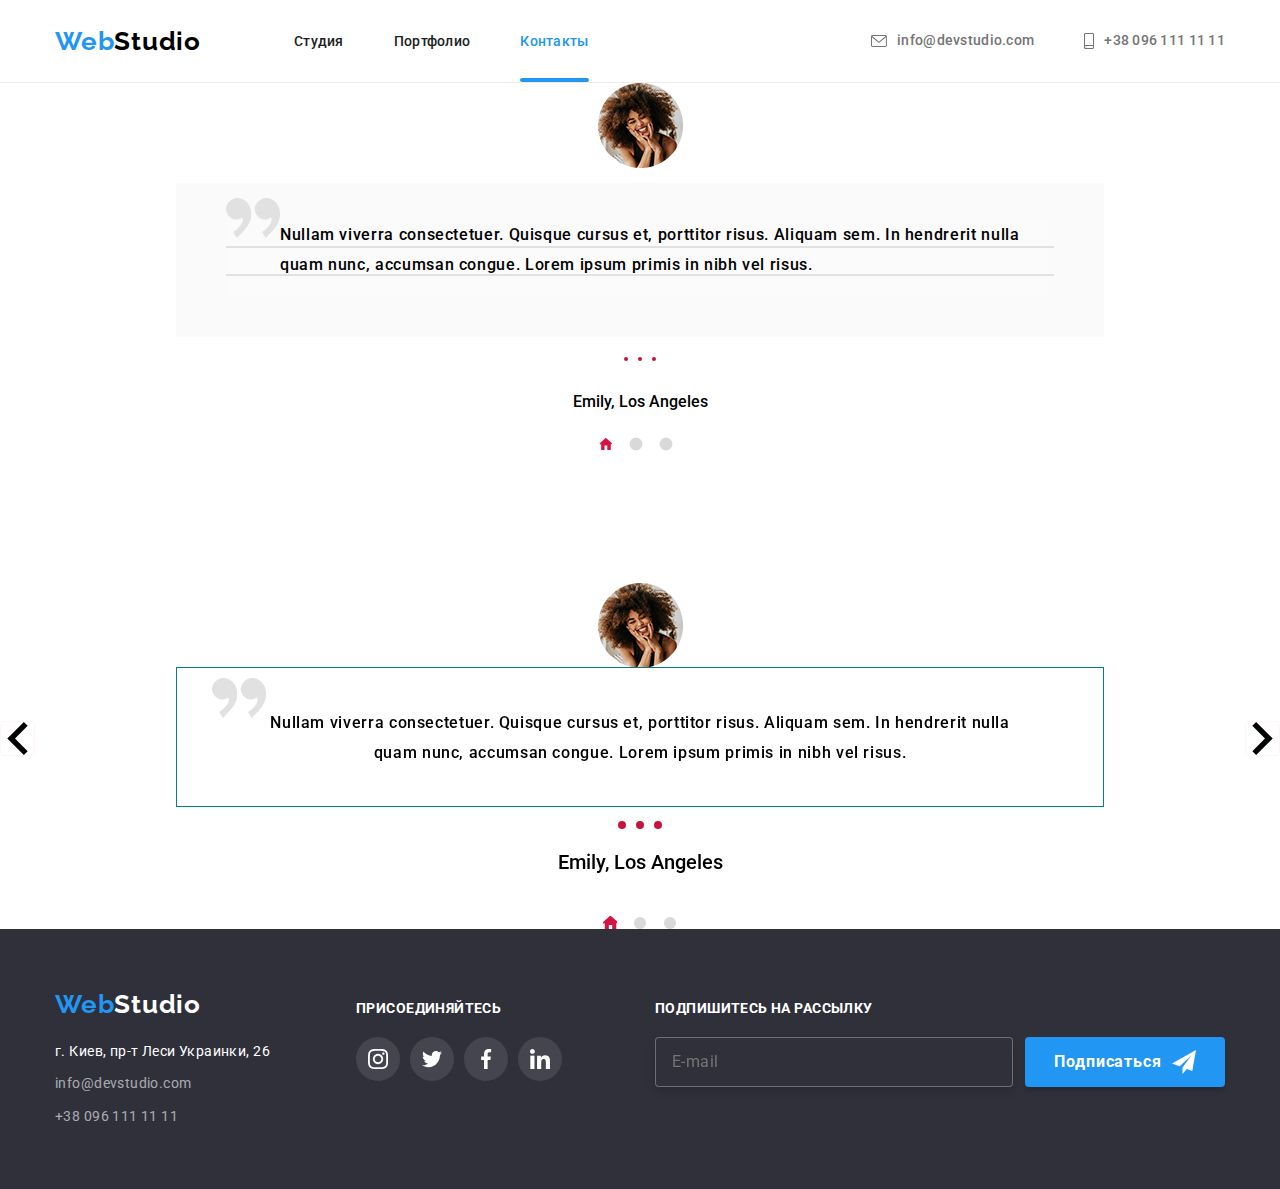
==== commit 5074d555: "add slider" ====
--- a/contacts.html
+++ b/contacts.html
@@ -172,11 +172,11 @@
             </div>
     </footer>
     <!-- Подключаем jQuery -->
-    <script src="https://code.jquery.com/jquery-3.5.1.min.js"></script>
+    <script type="text/javascript" src="//code.jquery.com/jquery-3.5.1.min.js"></script>
     <!-- Подключаем слайдер Slick -->
-    <script src="./js/slick.min.js"></script>
+    <script type="text/javascript" src="./js/slick.min.js"></script>
     <!-- Подключаем файл с криптов -->
-    <script src="./js/slider.js"></script>
+    <script type="text/javascript" src="./js/slider.js"></script>
   
 </body>
 </html>--- a/css/main.min.css
+++ b/css/main.min.css
@@ -3,5 +3,5 @@
  Consolas,  'Liberation Mono',  Menlo,- monospace;font-size:1em}small{font-size:80%}sub,sup{font-size:75%;line-height:0;position:relative;vertical-align:baseline}sub{bottom:-0.25em}sup{top:-0.5em}table{text-indent:0;border-color:inherit}button,input,optgroup,select,textarea{font-family:inherit;font-size:100%;line-height:1.15;margin:0}button,select{text-transform:none}button,[type='button'],[type='reset'],[type='submit']{-webkit-appearance:button}::-moz-focus-inner{border-style:none;padding:0}:-moz-focusring{outline:1px dotted ButtonText}:-moz-ui-invalid{box-shadow:none}legend{padding:0}progress{vertical-align:baseline}::-webkit-inner-spin-button,::-webkit-outer-spin-button{height:auto}[type='search']{-webkit-appearance:textfield;outline-offset:-2px}::-webkit-search-decoration{-webkit-appearance:none}::-webkit-file-upload-button{-webkit-appearance:button;font:inherit}summary{display:list-item}body{font-family:'Roboto', sans-serif}ul{list-style:none}a{text-decoration:none}img{display:block}.visually-hidden{position:absolute;width:1px;height:1px;margin:-1px;border:0;padding:0;clip:rect(0 0 0 0);overflow:hidden}.container{margin-left:auto;margin-right:auto;padding-left:15px;padding-right:15px}@media screen and (min-width: 480px){.container{width:480px}}@media screen and (min-width: 768px){.container{width:768px}}@media screen and (min-width: 1200px){.container{width:1200px}}.logo{font-family:'Raleway', sans-serif;font-style:normal;font-weight:700;font-size:26px;line-height:1.19;letter-spacing:0.03em;color:#000000}.nav .link{padding:32px 0;font-weight:500;font-size:14px;line-height:1.14;letter-spacing:0.02em;color:#212121;transition:color 250ms cubic-bezier(0.4, 0, 0.2, 1)}.nav .link.current{color:#2196F3}.nav .item{cursor:pointer}.auth-nav .link{font-weight:500;font-style:normal;font-size:14px;line-height:1.14;letter-spacing:0.02em;color:#757575;transition:color 250ms cubic-bezier(0.4, 0, 0.2, 1)}.item:hover .link,.item:focus .link{color:#2196F3}.link:hover,.link:focus{color:#2196F3}.page-header{border-bottom:1px solid #ECECEC}.navigation{display:flex;margin-bottom:0;margin-top:0;align-items:center}.navigation .logo{margin-right:93px}.link.current::after{content:"";display:block;position:absolute;bottom:0;width:100%;height:4px;background-color:#2196F3;border-radius:2px}.navigation .item{position:relative;padding:32px 0}.nav{display:none;margin:0;padding-left:0}@media screen and (min-width: 1200px){.nav{display:flex}}.auth-nav{display:flex;margin:0;padding-left:0}.page-header .address{margin-left:auto}.auth-nav>.link:last-child{margin-right:0}.auth-nav .link{padding:32px 0}.nav>li:not(:last-child){display:block;margin-right:50px}.auth-nav li:not(:last-child){margin-right:50px}.auth-nav .link{display:flex;align-items:center}.envelope{width:16px;height:12px;margin-right:10px;fill:currentColor;transition:background-color 250ms cubic-bezier(0.4, 0, 0.2, 1)}.envelope:hover,.envelope:focus{fill:#2196F3}.phone{width:10px;height:16px;margin-right:10px;fill:currentColor;transition:fill 250ms cubic-bezier(0.4, 0, 0.2, 1)}.phone:hover,.phone:focus{fill:#2196F3}.hero>.hero-title{font-weight:900;font-size:44px;line-height:1.36;letter-spacing:0.06em;text-transform:uppercase;color:#fff}.hero .button{min-width:200px;color:#fff;font-weight:700;font-size:16px;line-height:1.88;letter-spacing:0.06em;background-color:#2196F3;box-shadow:0px 4px 4px rgba(0,0,0,0.15);border-radius:4px;border:none;padding:10px 32px;cursor:pointer}.hero{text-align:center;padding-bottom:200px;padding-top:200px}.hero-title{margin-top:0;margin-bottom:0;margin-bottom:30px}.hero-bg{max-width:1600px;min-height:600px;margin:0 auto;background-color:#000000;background-image:linear-gradient(rgba(47,48,58,0.4), rgba(47,48,58,0.4)),url("../images/hero-bg.jpg");background-repeat:no-repeat;background-position:center;background-size:cover}.backdrop{position:fixed;width:100%;height:100%;top:0;left:0;background-color:rgba(0,0,0,0.5);opacity:1;z-index:2;transition:opacity 250ms cubic-bezier(0.4, 0, 0.2, 1)}.backdrop.is-hidden{opacity:0;pointer-events:none}.backdrop.is-hidden .modal{transform:translate(-50%, -50%) scale(0.5)}.modal{position:absolute;top:50%;left:50%;transform:translate(-50%, -50%) scale(1);transition:transform 250ms cubic-bezier(0.4, 0, 0.2, 1);min-width:528px;min-height:581px;background-color:#FFFFFF;box-shadow:0px 1px 3px rgba(0,0,0,0.12),0px 1px 1px rgba(0,0,0,0.14),0px 2px 1px rgba(0,0,0,0.2);border-radius:4px}.btn-modal{position:absolute;right:0;width:30px;height:30px;background-color:#fff;border:1px solid rgba(0,0,0,0.1);border-radius:50%;margin:8px;cursor:pointer}.btn-close{position:absolute;top:50%;left:50%;transform:translate(-50%, -50%);transition:fill 250ms cubic-bezier(0.4, 0, 0.2, 1)}.btn-modal:hover .btn-close{fill:#2196F3}.modal-title{display:block;margin-top:40px;margin-bottom:12px;font-weight:700;font-size:20px;line-height:1.15;letter-spacing:0.03em;color:#212121}.modal-form{margin-left:40px;margin-right:40px;margin-bottom:40px}.form-field{display:flex;flex-direction:column;margin-bottom:10px;text-align:left}.form-field .form-input{height:40px;padding-left:42px;padding-right:12px;padding-bottom:12px;padding-top:12px;margin-top:4px;border:1px solid rgba(33,33,33,0.2);border-radius:4px;cursor:pointer;outline:none;transition:border-color 250ms var(--cubic)}.form-field .textarea{width:100%;margin-top:4px;padding:12px 16px;border:1px solid rgba(33,33,33,0.2);border-radius:4px;resize:none;outline:none;transition:border-color 250ms cubic-bezier(0.4, 0, 0.2, 1)}.textarea:focus{border-color:#2196F3}.checkbox-label>.link{text-decoration:underline;color:#2196F3}.checkbox-label{display:block;position:relative;font-weight:400;font-size:14px;line-height:1.7;letter-spacing:0.03em;cursor:pointer}.checkbox{appearance:none;position:absolute}.checkbox-container{margin-bottom:30px}.checkbox-container .icon{position:absolute;left:0;top:50%;transform:translateY(-50%);display:block;width:16px;height:15px;border:2px solid #212121;border-radius:2px}.checkbox:checked ~ .icon{border-color:#2196F3;background-color:#2196F3;background-image:url("../images/icons/icon-check.svg");background-size:contain;background-origin:border-box}.form-field{position:relative}.icon-form{position:absolute;left:12px;top:55%;fill:#000000;transition:fill 250ms cubic-bezier(0.4, 0, 0.2, 1);pointer-events:none}.form-input:focus+.icon-form{fill:#2196F3}.form-input:focus{border-color:#2196F3}.section-title{font-weight:700;font-size:14px;line-height:1.14;letter-spacing:0.03em;text-transform:uppercase;color:#212121}.section .section-descriptions{font-weight:400;font-size:14px;line-height:1.71;letter-spacing:0.03em}.no-title{padding-left:0;display:flex;margin-bottom:0;margin-top:0}.section.container{background:#fff}.container .section-title{margin-top:0;margin-bottom:10px}.container .section-descriptions{margin-top:0;margin-bottom:0}.container .section-item:not(:last-child){margin-right:30px}.no-title .section-item::before{content:"";width:270px;height:120px;display:block;background-color:#F5F4FA;border-radius:4px;margin-bottom:30px;padding:25px 100px}.antenna::before{background-image:url("../images/icons/antenna-1.svg");background-repeat:no-repeat;background-position:center}.clock::before{background-image:url("../images/icons/clock-1.svg");background-repeat:no-repeat;background-position:center}.diagram::before{background-image:url("../images/icons/diagram-1.svg");background-repeat:no-repeat;background-position:center}.astronaut::before{background-image:url("../images/icons/astronaut-1.svg");background-repeat:no-repeat;background-position:center}.team-work .section-items{display:flex;padding-left:0;margin-top:0;margin-bottom:0}.items:not(:last-child){margin-right:30px}.section-caption{text-align:center;margin-top:0;margin-bottom:0;padding-bottom:47px;font-size:36px}.team-work{background-color:#fff;margin-bottom:0;margin-top:0;padding-bottom:94px}.items{position:relative}.items>.subtitle{position:absolute;bottom:0;width:100%;padding:27px 0;margin:0;font-weight:700;font-size:14px;line-height:1.14;color:#fff;text-align:center;letter-spacing:0.03em;text-transform:uppercase;background-color:rgba(47,48,58,0.8)}.section-bg{background:#F5F4FA}.our-team{margin-bottom:0;margin-top:0;padding-bottom:94px}.our-team .section-items{display:flex;padding-left:0;margin-top:0;margin-bottom:0}.section-team{text-align:center;margin-top:0;margin-bottom:0;padding-bottom:50px;padding-top:94px;font-size:36px}.list-workers:not(:last-child){margin-right:30px}.section-avatar,.section-vocation{text-align:center;margin-top:0;margin-bottom:0}.section-avatar{margin-top:30px;margin-bottom:10px}.card-workers{background:#fff;box-shadow:0px 1px 3px rgba(0,0,0,0.12),0px 1px 1px rgba(0,0,0,0.14),0px 2px 1px rgba(0,0,0,0.2);border-radius:0px 0px 4px 4px}.social{display:flex;padding-left:0;justify-content:center;margin-top:16px;padding-bottom:30px}.social .icon{display:flex;justify-content:center;align-items:center;width:44px;height:44px;border-radius:50%;color:#afb1b8;transition:background-color 250ms cubic-bezier(0.4, 0, 0.2, 1),color 250ms cubic-bezier(0.4, 0, 0.2, 1)}.instagram,.twitter,.facebook,.linkedin{display:block;width:20px;height:20px;fill:currentColor}.social>li:not(:last-child){margin-right:10px}.social .icon:hover,.social .icon:focus{color:#fff;background-color:#2196F3}.section-clients{margin-bottom:0;margin-top:0;padding-bottom:50px;font-weight:700;font-size:36px;line-height:1.17;text-align:center;letter-spacing:0.03em;color:#212121}.clients{margin-top:94px;margin-bottom:94px}.clients-list{display:flex;padding-left:0;margin-top:0;margin-bottom:0}.icon-logo-1,.icon-logo-2,.icon-logo-3,.icon-logo-4,.icon-logo-5,.icon-logo-6{display:block;fill:currentColor}.clients-list .icon{display:flex;justify-content:center;align-items:center}.clients-list>li:not(:last-child){margin-right:30px}.clients-list .icon{width:170px;height:90px;color:#afb1b8;transition:color 250ms cubic-bezier(0.4, 0, 0.2, 1),border 250ms cubic-bezier(0.4, 0, 0.2, 1)}.clients-list .item{display:block;width:170px;height:90px;border:1px solid #AFB1B8;border-radius:4px}.clients-list .icon:hover,.clients-list .icon:focus{color:#2196F3}.clients-list .item:hover,.clients-list .item:focus{border:1px solid #2196F3}.section .list-btn{font-family:'Roboto', sans-serif;font-weight:500;font-size:16px;line-height:1.62;letter-spacing:0.03em}.portfolio-btn{display:flex;justify-content:center;padding-left:0;padding-right:0;margin-bottom:50px;margin-top:0}.list-btn{background:#F5F4FA;border:none;border-radius:4px;padding:6px 22px;cursor:pointer;transition:background-color 250ms cubic-bezier(0.4, 0, 0.2, 1),color 250ms cubic-bezier(0.4, 0, 0.2, 1),box-shadow 250ms cubic-bezier(0.4, 0, 0.2, 1)}.list-btn:hover,.list-btn:focus{color:#fff;background-color:#2196F3;box-shadow:0px 3px 1px rgba(0,0,0,0.1),0px 1px 2px rgba(0,0,0,0.08),0px 2px 2px rgba(0,0,0,0.12)}.portfolio-btn .list-navigation:not(:last-child){margin-right:8px}.section.container{margin-top:94px;margin-bottom:94px}.web-container{display:flex;margin-bottom:0;margin-top:0;flex-wrap:wrap;padding-left:0}.section-item{font-weight:700;font-size:18px;line-height:2;letter-spacing:0.06em;color:#212121}.section-tagline{font-weight:400;font-size:16px;line-height:1.88;letter-spacing:0.03em;color:#757575}.main-container{background:#fff}.section-list .lists-section{margin-right:30px;margin-bottom:30px}.section-list .lists-section.not{margin-right:0}.section-list-card .title{padding:20px 24px;width:100%}.section-tagline,.section-item{margin:0}.section-list-card a{display:block}.section-list-card{background:#fff}.lists-section.lists-cards:nth-last-child(-n+3){margin-bottom:0}.lists-section{width:370px;border:1px solid #EEEEEE}.overlay::before{position:absolute;top:0;left:0;content:"";width:100%;height:100%;background-color:rgba(33,150,243,0.9)}.img-overlay{position:relative;overflow:hidden;width:100%}.text{position:absolute;top:63px;left:24px;margin:0;width:322px;height:168px;font-weight:400;font-size:18px;line-height:1.55;letter-spacing:0.03em;color:#fff}.overlay{position:absolute;left:0;top:0;width:100%;height:100%;transform:translateY(100%);transition:transform 250ms cubic-bezier(0.4, 0, 0.2, 1)}.lists-section:hover .overlay{transform:translateY(0%)}.lists-section{transition:box-shadow 250ms cubic-bezier(0.4, 0, 0.2, 1)}.lists-section:hover{box-shadow:1px 1px 1px rgba(0,0,0,0.12),0px 4px 4px rgba(0,0,0,0.06),1px 4px 6px rgba(0,0,0,0.16)}.cards{width:370px;transition:box-shadow 250ms cubic-bezier(0.4, 0, 0.2, 1)}.cards:focus .overlay{transform:translateY(0%)}.cards:focus{box-shadow:1px 1px 1px rgba(0,0,0,0.12),0px 4px 4px rgba(0,0,0,0.06),1px 4px 6px rgba(0,0,0,0.16)}.train{height:500px}.slider-container{position:relative;display:flex;flex-direction:column;align-items:center;margin:0 auto}.slide{display:flex;transition:transform 400ms ease}.slider-box{width:85px;height:85px;display:inline-flex;overflow:hidden;margin-bottom:15px}.slider-navigation{position:absolute;bottom:0;display:block}#r1:checked ~ .slider-box .slide{transform:translateX(0)}#r2:checked ~ .slider-box .slide{transform:translateX(-33.33%)}#r3:checked ~ .slider-box .slide{transform:translateX(-66.66%)}.text1,.text2,.text3{display:none;margin:0}#r1:checked ~ .slider-box .text-location .text1{display:block}#r2:checked ~ .slider-box .text-location .text2{display:block}#r3:checked ~ .slider-box .text-location .text3{display:block}.text-slider1,.text-slider2,.text-slider3{display:none;min-height:80px;padding-left:54px;margin:0;background-image:repeating-linear-gradient(to bottom, #fff2 0px, #fff2 26px, #E1E1E1 26px, #E1E1E1 28px);font-weight:500;font-size:16px;line-height:1.87;letter-spacing:0.04em}#r1:checked ~ .text-container .text-slider1{display:block}#r2:checked ~ .text-container .text-slider2{display:block}#r3:checked ~ .text-container .text-slider3{display:block}.text-location{position:absolute;bottom:0%;left:50%;transform:translateX(-50%);margin-bottom:40px;font-weight:500;font-size:16px;line-height:186%}#r1:checked ~ .slider-box .slider-navigation .bar1{background-image:url("../images/contacts-train/home.svg");background-repeat:no-repeat;background-position:center;background-color:transparent;transform:scale(1)}#r2:checked ~ .slider-box .slider-navigation .bar2{background-image:url("../images/contacts-train/home.svg");background-repeat:no-repeat;background-position:center;background-color:transparent;transform:scale(1)}#r3:checked ~ .slider-box .slider-navigation .bar3{background-image:url("../images/contacts-train/home.svg");background-repeat:no-repeat;background-position:center;background-color:transparent;transform:scale(1)}.bar1,.bar2,.bar3{display:inline-block;height:16px;width:16px;background-color:#D9D9D9;border-radius:50%;transform:scale(0.8);cursor:pointer}.bar1,.bar2{margin-right:10px}.text-slider1::before,.text-slider2::before,.text-slider3::before{position:absolute;left:0;top:15px;left:50px;content:"";display:block;width:54px;height:40px;background-image:url("../images/contacts-train/quote.png")}.text-container{position:relative;max-width:928px;max-height:370px;padding:37px 50px;margin-bottom:15px;background-color:#FAFAFA}.point-container{display:flex;justify-content:center;margin-bottom:90px}.point-container .point{margin:5px;width:4px;height:4px;background-color:#C7133E;border-radius:50%}.footer{background:#2F303A}.footer .footer-title{font-style:normal;font-weight:400;font-size:14px;line-height:1.71;letter-spacing:0.03em;color:#fff}.footer .footer-link{font-style:normal;font-weight:400;font-size:14px;line-height:1.71;letter-spacing:0.03em;color:rgba(255,255,255,0.6)}.footer{background-color:#2F303A}.footer .logo{display:block;padding-top:60px;padding-bottom:20px}.footer-nav{margin-top:0;margin-bottom:0;padding-left:0}.footer-title{margin-top:0;margin-bottom:0;padding-bottom:9px}.footer-links:not(:last-child){padding-bottom:9px}.footer-section{margin-bottom:60px;margin-right:70px}.footer-link{display:block}.footer .container{display:block;align-items:baseline}@media screen and (min-width: 1200px){.footer .container{display:flex}}.footer-discription{display:block;font-style:normal;font-weight:700;font-size:14px;line-height:1.14;letter-spacing:0.03em;text-transform:uppercase;color:#FFFFFF;margin-top:0;margin-bottom:20px}.footer-list .icon::before{content:"";display:block;width:44px;height:44px;background-color:rgba(255,255,255,0.1);background-repeat:no-repeat;background-position:center;border-radius:50%;transition:background-color 250ms cubic-bezier(0.4, 0, 0.2, 1)}.footer-list .icon:hover::before,.footer-list .icon:focus::before{background-color:#2196F3}.footer-list{display:flex;padding-left:0;margin-top:0;margin-bottom:0}.footer-list>li:not(:last-child){margin-right:10px}.footer-adress{display:flex;align-items:baseline;width:231px}.instagram-white::before{background-image:url("../images/icons/instagram-white.svg")}.twitter-white::before{background-image:url("../images/icons/twitter-white.svg")}.facebook-white::before{background-image:url("../images/icons/facebook-white.svg")}.linkedin-white::before{background-image:url("../images/icons/linkedin-white.svg")}.footer-subscribe{width:570px;margin-left:93px}.btn-subscribe{min-width:200px;margin-left:12px;padding:10px 26px;background-color:#2196F3;box-shadow:0px 4px 4px rgba(0,0,0,0.15);border-radius:4px;border:none;cursor:pointer}.subscribe{display:flex;justify-content:center;align-items:center;font-weight:700;font-size:16px;line-height:1.88;letter-spacing:0.06em;color:#fff}.subscribe::after{content:"";display:block;width:24px;height:24px;margin-left:10px;background-image:url("../images/icons/send.svg")}.js-speaker-form .mail{width:358px;height:50px;padding:16px;background-color:#2F303A;border:1px solid rgba(255,255,255,0.3);filter:drop-shadow(0px 4px 4px rgba(0,0,0,0.15));border-radius:4px;font-weight:400;font-size:16px;line-height:20px;letter-spacing:0.03em;color:rgba(255,255,255,0.6)}.js-speaker-form{display:flex}
+ monospace;font-size:1em}small{font-size:80%}sub,sup{font-size:75%;line-height:0;position:relative;vertical-align:baseline}sub{bottom:-0.25em}sup{top:-0.5em}table{text-indent:0;border-color:inherit}button,input,optgroup,select,textarea{font-family:inherit;font-size:100%;line-height:1.15;margin:0}button,select{text-transform:none}button,[type='button'],[type='reset'],[type='submit']{-webkit-appearance:button}::-moz-focus-inner{border-style:none;padding:0}:-moz-focusring{outline:1px dotted ButtonText}:-moz-ui-invalid{box-shadow:none}legend{padding:0}progress{vertical-align:baseline}::-webkit-inner-spin-button,::-webkit-outer-spin-button{height:auto}[type='search']{-webkit-appearance:textfield;outline-offset:-2px}::-webkit-search-decoration{-webkit-appearance:none}::-webkit-file-upload-button{-webkit-appearance:button;font:inherit}summary{display:list-item}body{font-family:'Roboto', sans-serif}ul{list-style:none}a{text-decoration:none}img{display:block}.visually-hidden{position:absolute;width:1px;height:1px;margin:-1px;border:0;padding:0;clip:rect(0 0 0 0);overflow:hidden}.container{margin-left:auto;margin-right:auto;padding-left:15px;padding-right:15px}@media screen and (min-width: 480px){.container{width:480px}}@media screen and (min-width: 768px){.container{width:768px}}@media screen and (min-width: 1200px){.container{width:1200px}}.logo{font-family:'Raleway', sans-serif;font-style:normal;font-weight:700;font-size:26px;line-height:1.19;letter-spacing:0.03em;color:#000000}.nav .link{padding:32px 0;font-weight:500;font-size:14px;line-height:1.14;letter-spacing:0.02em;color:#212121;transition:color 250ms cubic-bezier(0.4, 0, 0.2, 1)}.nav .link.current{color:#2196F3}.nav .item{cursor:pointer}.auth-nav .link{font-weight:500;font-style:normal;font-size:14px;line-height:1.14;letter-spacing:0.02em;color:#757575;transition:color 250ms cubic-bezier(0.4, 0, 0.2, 1)}.item:hover .link,.item:focus .link{color:#2196F3}.link:hover,.link:focus{color:#2196F3}.page-header{border-bottom:1px solid #ECECEC}.navigation{display:flex;margin-bottom:0;margin-top:0;align-items:center}.navigation .logo{margin-right:93px}.link.current::after{content:"";display:block;position:absolute;bottom:0;width:100%;height:4px;background-color:#2196F3;border-radius:2px}.navigation .item{position:relative;padding:32px 0}.nav{display:none;margin:0;padding-left:0}@media screen and (min-width: 1200px){.nav{display:flex}}.auth-nav{display:flex;margin:0;padding-left:0}.page-header .address{margin-left:auto}.auth-nav>.link:last-child{margin-right:0}.auth-nav .link{padding:32px 0}.nav>li:not(:last-child){display:block;margin-right:50px}.auth-nav li:not(:last-child){margin-right:50px}.auth-nav .link{display:flex;align-items:center}.envelope{width:16px;height:12px;margin-right:10px;fill:currentColor;transition:background-color 250ms cubic-bezier(0.4, 0, 0.2, 1)}.envelope:hover,.envelope:focus{fill:#2196F3}.phone{width:10px;height:16px;margin-right:10px;fill:currentColor;transition:fill 250ms cubic-bezier(0.4, 0, 0.2, 1)}.phone:hover,.phone:focus{fill:#2196F3}.hero>.hero-title{font-weight:900;font-size:44px;line-height:1.36;letter-spacing:0.06em;text-transform:uppercase;color:#fff}.hero .button{min-width:200px;color:#fff;font-weight:700;font-size:16px;line-height:1.88;letter-spacing:0.06em;background-color:#2196F3;box-shadow:0px 4px 4px rgba(0,0,0,0.15);border-radius:4px;border:none;padding:10px 32px;cursor:pointer}.hero{text-align:center;padding-bottom:200px;padding-top:200px}.hero-title{margin-top:0;margin-bottom:0;margin-bottom:30px}.hero-bg{max-width:1600px;min-height:600px;margin:0 auto;background-color:#000000;background-image:linear-gradient(rgba(47,48,58,0.4), rgba(47,48,58,0.4)),url("../images/hero-bg.jpg");background-repeat:no-repeat;background-position:center;background-size:cover}.backdrop{position:fixed;width:100%;height:100%;top:0;left:0;background-color:rgba(0,0,0,0.5);opacity:1;z-index:2;transition:opacity 250ms cubic-bezier(0.4, 0, 0.2, 1)}.backdrop.is-hidden{opacity:0;pointer-events:none}.backdrop.is-hidden .modal{transform:translate(-50%, -50%) scale(0.5)}.modal{position:absolute;top:50%;left:50%;transform:translate(-50%, -50%) scale(1);transition:transform 250ms cubic-bezier(0.4, 0, 0.2, 1);min-width:528px;min-height:581px;background-color:#FFFFFF;box-shadow:0px 1px 3px rgba(0,0,0,0.12),0px 1px 1px rgba(0,0,0,0.14),0px 2px 1px rgba(0,0,0,0.2);border-radius:4px}.btn-modal{position:absolute;right:0;width:30px;height:30px;background-color:#fff;border:1px solid rgba(0,0,0,0.1);border-radius:50%;margin:8px;cursor:pointer}.btn-close{position:absolute;top:50%;left:50%;transform:translate(-50%, -50%);transition:fill 250ms cubic-bezier(0.4, 0, 0.2, 1)}.btn-modal:hover .btn-close{fill:#2196F3}.modal-title{display:block;margin-top:40px;margin-bottom:12px;font-weight:700;font-size:20px;line-height:1.15;letter-spacing:0.03em;color:#212121}.modal-form{margin-left:40px;margin-right:40px;margin-bottom:40px}.form-field{display:flex;flex-direction:column;margin-bottom:10px;text-align:left}.form-field .form-input{height:40px;padding-left:42px;padding-right:12px;padding-bottom:12px;padding-top:12px;margin-top:4px;border:1px solid rgba(33,33,33,0.2);border-radius:4px;cursor:pointer;outline:none;transition:border-color 250ms var(--cubic)}.form-field .textarea{width:100%;margin-top:4px;padding:12px 16px;border:1px solid rgba(33,33,33,0.2);border-radius:4px;resize:none;outline:none;transition:border-color 250ms cubic-bezier(0.4, 0, 0.2, 1)}.textarea:focus{border-color:#2196F3}.checkbox-label>.link{text-decoration:underline;color:#2196F3}.checkbox-label{display:block;position:relative;font-weight:400;font-size:14px;line-height:1.7;letter-spacing:0.03em;cursor:pointer}.checkbox{appearance:none;position:absolute}.checkbox-container{margin-bottom:30px}.checkbox-container .icon{position:absolute;left:0;top:50%;transform:translateY(-50%);display:block;width:16px;height:15px;border:2px solid #212121;border-radius:2px}.checkbox:checked ~ .icon{border-color:#2196F3;background-color:#2196F3;background-image:url("../images/icons/icon-check.svg");background-size:contain;background-origin:border-box}.form-field{position:relative}.icon-form{position:absolute;left:12px;top:55%;fill:#000000;transition:fill 250ms cubic-bezier(0.4, 0, 0.2, 1);pointer-events:none}.form-input:focus+.icon-form{fill:#2196F3}.form-input:focus{border-color:#2196F3}.section-title{font-weight:700;font-size:14px;line-height:1.14;letter-spacing:0.03em;text-transform:uppercase;color:#212121}.section .section-descriptions{font-weight:400;font-size:14px;line-height:1.71;letter-spacing:0.03em}.no-title{padding-left:0;display:flex;margin-bottom:0;margin-top:0}.section.container{background:#fff}.container .section-title{margin-top:0;margin-bottom:10px}.container .section-descriptions{margin-top:0;margin-bottom:0}.container .section-item:not(:last-child){margin-right:30px}.no-title .section-item::before{content:"";width:270px;height:120px;display:block;background-color:#F5F4FA;border-radius:4px;margin-bottom:30px;padding:25px 100px}.antenna::before{background-image:url("../images/icons/antenna-1.svg");background-repeat:no-repeat;background-position:center}.clock::before{background-image:url("../images/icons/clock-1.svg");background-repeat:no-repeat;background-position:center}.diagram::before{background-image:url("../images/icons/diagram-1.svg");background-repeat:no-repeat;background-position:center}.astronaut::before{background-image:url("../images/icons/astronaut-1.svg");background-repeat:no-repeat;background-position:center}.team-work .section-items{display:flex;padding-left:0;margin-top:0;margin-bottom:0}.items:not(:last-child){margin-right:30px}.section-caption{text-align:center;margin-top:0;margin-bottom:0;padding-bottom:47px;font-size:36px}.team-work{background-color:#fff;margin-bottom:0;margin-top:0;padding-bottom:94px}.items{position:relative}.items>.subtitle{position:absolute;bottom:0;width:100%;padding:27px 0;margin:0;font-weight:700;font-size:14px;line-height:1.14;color:#fff;text-align:center;letter-spacing:0.03em;text-transform:uppercase;background-color:rgba(47,48,58,0.8)}.section-bg{background:#F5F4FA}.our-team{margin-bottom:0;margin-top:0;padding-bottom:94px}.our-team .section-items{display:flex;padding-left:0;margin-top:0;margin-bottom:0}.section-team{text-align:center;margin-top:0;margin-bottom:0;padding-bottom:50px;padding-top:94px;font-size:36px}.list-workers:not(:last-child){margin-right:30px}.section-avatar,.section-vocation{text-align:center;margin-top:0;margin-bottom:0}.section-avatar{margin-top:30px;margin-bottom:10px}.card-workers{background:#fff;box-shadow:0px 1px 3px rgba(0,0,0,0.12),0px 1px 1px rgba(0,0,0,0.14),0px 2px 1px rgba(0,0,0,0.2);border-radius:0px 0px 4px 4px}.social{display:flex;padding-left:0;justify-content:center;margin-top:16px;padding-bottom:30px}.social .icon{display:flex;justify-content:center;align-items:center;width:44px;height:44px;border-radius:50%;color:#afb1b8;transition:background-color 250ms cubic-bezier(0.4, 0, 0.2, 1),color 250ms cubic-bezier(0.4, 0, 0.2, 1)}.instagram,.twitter,.facebook,.linkedin{display:block;width:20px;height:20px;fill:currentColor}.social>li:not(:last-child){margin-right:10px}.social .icon:hover,.social .icon:focus{color:#fff;background-color:#2196F3}.section-clients{margin-bottom:0;margin-top:0;padding-bottom:50px;font-weight:700;font-size:36px;line-height:1.17;text-align:center;letter-spacing:0.03em;color:#212121}.clients{margin-top:94px;margin-bottom:94px}.clients-list{display:flex;padding-left:0;margin-top:0;margin-bottom:0}.icon-logo-1,.icon-logo-2,.icon-logo-3,.icon-logo-4,.icon-logo-5,.icon-logo-6{display:block;fill:currentColor}.clients-list .icon{display:flex;justify-content:center;align-items:center}.clients-list>li:not(:last-child){margin-right:30px}.clients-list .icon{width:170px;height:90px;color:#afb1b8;transition:color 250ms cubic-bezier(0.4, 0, 0.2, 1),border 250ms cubic-bezier(0.4, 0, 0.2, 1)}.clients-list .item{display:block;width:170px;height:90px;border:1px solid #AFB1B8;border-radius:4px}.clients-list .icon:hover,.clients-list .icon:focus{color:#2196F3}.clients-list .item:hover,.clients-list .item:focus{border:1px solid #2196F3}.section .list-btn{font-family:'Roboto', sans-serif;font-weight:500;font-size:16px;line-height:1.62;letter-spacing:0.03em}.portfolio-btn{display:flex;justify-content:center;padding-left:0;padding-right:0;margin-bottom:50px;margin-top:0}.list-btn{background:#F5F4FA;border:none;border-radius:4px;padding:6px 22px;cursor:pointer;transition:background-color 250ms cubic-bezier(0.4, 0, 0.2, 1),color 250ms cubic-bezier(0.4, 0, 0.2, 1),box-shadow 250ms cubic-bezier(0.4, 0, 0.2, 1)}.list-btn:hover,.list-btn:focus{color:#fff;background-color:#2196F3;box-shadow:0px 3px 1px rgba(0,0,0,0.1),0px 1px 2px rgba(0,0,0,0.08),0px 2px 2px rgba(0,0,0,0.12)}.portfolio-btn .list-navigation:not(:last-child){margin-right:8px}.section.container{margin-top:94px;margin-bottom:94px}.web-container{display:flex;margin-bottom:0;margin-top:0;flex-wrap:wrap;padding-left:0}.section-item{font-weight:700;font-size:18px;line-height:2;letter-spacing:0.06em;color:#212121}.section-tagline{font-weight:400;font-size:16px;line-height:1.88;letter-spacing:0.03em;color:#757575}.main-container{background:#fff}.section-list .lists-section{margin-right:30px;margin-bottom:30px}.section-list .lists-section.not{margin-right:0}.section-list-card .title{padding:20px 24px;width:100%}.section-tagline,.section-item{margin:0}.section-list-card a{display:block}.section-list-card{background:#fff}.lists-section.lists-cards:nth-last-child(-n+3){margin-bottom:0}.lists-section{width:370px;border:1px solid #EEEEEE}.overlay::before{position:absolute;top:0;left:0;content:"";width:100%;height:100%;background-color:rgba(33,150,243,0.9)}.img-overlay{position:relative;overflow:hidden;width:100%}.text{position:absolute;top:63px;left:24px;margin:0;width:322px;height:168px;font-weight:400;font-size:18px;line-height:1.55;letter-spacing:0.03em;color:#fff}.overlay{position:absolute;left:0;top:0;width:100%;height:100%;transform:translateY(100%);transition:transform 250ms cubic-bezier(0.4, 0, 0.2, 1)}.lists-section:hover .overlay{transform:translateY(0%)}.lists-section{transition:box-shadow 250ms cubic-bezier(0.4, 0, 0.2, 1)}.lists-section:hover{box-shadow:1px 1px 1px rgba(0,0,0,0.12),0px 4px 4px rgba(0,0,0,0.06),1px 4px 6px rgba(0,0,0,0.16)}.cards{width:370px;transition:box-shadow 250ms cubic-bezier(0.4, 0, 0.2, 1)}.cards:focus .overlay{transform:translateY(0%)}.cards:focus{box-shadow:1px 1px 1px rgba(0,0,0,0.12),0px 4px 4px rgba(0,0,0,0.06),1px 4px 6px rgba(0,0,0,0.16)}.train{height:500px}.slider-container{position:relative;display:flex;flex-direction:column;align-items:center;margin:0 auto}.slide{display:flex;transition:transform 400ms ease}.slider-box{width:85px;height:85px;display:inline-flex;overflow:hidden;margin-bottom:15px}.slider-navigation{position:absolute;bottom:0;display:block}#r1:checked ~ .slider-box .slide{transform:translateX(0)}#r2:checked ~ .slider-box .slide{transform:translateX(-33.33%)}#r3:checked ~ .slider-box .slide{transform:translateX(-66.66%)}.text1,.text2,.text3{display:none;margin:0}#r1:checked ~ .slider-box .text-location .text1{display:block}#r2:checked ~ .slider-box .text-location .text2{display:block}#r3:checked ~ .slider-box .text-location .text3{display:block}.text-slider1,.text-slider2,.text-slider3{display:none;min-height:80px;padding-left:54px;margin:0;background-image:repeating-linear-gradient(to bottom, #fff2 0px, #fff2 26px, #E1E1E1 26px, #E1E1E1 28px);font-weight:500;font-size:16px;line-height:1.87;letter-spacing:0.04em}#r1:checked ~ .text-container .text-slider1{display:block}#r2:checked ~ .text-container .text-slider2{display:block}#r3:checked ~ .text-container .text-slider3{display:block}.text-location{position:absolute;bottom:0%;left:50%;transform:translateX(-50%);margin-bottom:40px;font-weight:500;font-size:16px;line-height:186%}#r1:checked ~ .slider-box .slider-navigation .bar1{background-image:url("../images/contacts-train/home.svg");background-repeat:no-repeat;background-position:center;background-color:transparent;transform:scale(1)}#r2:checked ~ .slider-box .slider-navigation .bar2{background-image:url("../images/contacts-train/home.svg");background-repeat:no-repeat;background-position:center;background-color:transparent;transform:scale(1)}#r3:checked ~ .slider-box .slider-navigation .bar3{background-image:url("../images/contacts-train/home.svg");background-repeat:no-repeat;background-position:center;background-color:transparent;transform:scale(1)}.bar1,.bar2,.bar3{display:inline-block;height:16px;width:16px;background-color:#D9D9D9;border-radius:50%;transform:scale(0.8);cursor:pointer}.bar1,.bar2{margin-right:10px}.text-slider1::before,.text-slider2::before,.text-slider3::before{position:absolute;left:0;top:15px;left:50px;content:"";display:block;width:54px;height:40px;background-image:url("../images/contacts-train/quote.png")}.text-container{position:relative;max-width:928px;max-height:370px;padding:37px 50px;margin-bottom:15px;background-color:#FAFAFA}.point-container{display:flex;justify-content:center;margin-bottom:90px}.point-container .point{margin:5px;width:4px;height:4px;background-color:#C7133E;border-radius:50%}.slick-track{display:flex;justify-content:center}.slider{position:relative;overflow:hidden}.slider .slick-arrow{position:absolute;bottom:50%;padding:0;margin:0;font-size:0;z-index:10;width:35px;height:35px;border-radius:4px;border:1px solid #FFF5F6;outline:none;cursor:pointer}.slider .slick-arrow.slick-prev{left:0;background-image:url("../images/contacts-train/left-arrow.svg");background-color:transparent}.slider .slick-arrow.slick-next{right:0;background-image:url("../images/contacts-train/right-arrow.svg");background-color:transparent}.slider .slick-dots{display:flex;justify-content:center;padding-left:0;margin-top:0;margin-bottom:0}.slider .slick-dots li:not(:last-child){margin-right:18px}.slider .slick-dots li{width:12px;height:12px;display:inline-flex}.slick-dots li button{font-size:0;width:100%;height:100%;border-radius:50%;padding:0;cursor:pointer;border-color:transparent;background-color:#D9D9D9;outline:none;transform:scale(1);transition:transform 300ms cubic-bezier(0.075, 0.82, 0.165, 1)}.slick-dots li.slick-active button{background-image:url("./../images/contacts-train/home.svg");background-repeat:no-repeat;background-position:center;background-color:transparent;border-radius:20%;transform:scale(1.2)}.slider__item .text-box{position:relative;max-width:926px;height:138px;margin:0 auto;padding:40px 85px;outline:1px solid teal}.slider__item .text-slide{height:72px;margin:0;background-size:64px 63px;font-weight:500;font-size:16px;line-height:186%;text-align:center;letter-spacing:0.04em}.text-box::before{position:absolute;left:35px;top:10px;content:"";display:block;width:54px;height:40px;background-image:url("../images/contacts-train/quote.png")}.slider__item .points{display:flex;justify-content:center;margin:15px 0}.points>.points-icon{display:block;width:8px;height:8px;border-radius:50%;background-color:#C7133E}.points>.points-icon:not(:last-child){margin-right:10px}.slider__item .slide-subtitle{font-weight:500;font-size:20px;line-height:186%}.slider__item .slide-subtitle .slide-subtitle-item{margin-top:0;margin-bottom:35px;text-align:center}.slider__item img{margin:0 auto}.footer{background:#2F303A}.footer .footer-title{font-style:normal;font-weight:400;font-size:14px;line-height:1.71;letter-spacing:0.03em;color:#fff}.footer .footer-link{font-style:normal;font-weight:400;font-size:14px;line-height:1.71;letter-spacing:0.03em;color:rgba(255,255,255,0.6)}.footer{background-color:#2F303A}.footer .logo{display:block;padding-top:60px;padding-bottom:20px}.footer-nav{margin-top:0;margin-bottom:0;padding-left:0}.footer-title{margin-top:0;margin-bottom:0;padding-bottom:9px}.footer-links:not(:last-child){padding-bottom:9px}.footer-section{margin-bottom:60px;margin-right:70px}.footer-link{display:block}.footer .container{display:block;align-items:baseline}@media screen and (min-width: 1200px){.footer .container{display:flex}}.footer-discription{display:block;font-style:normal;font-weight:700;font-size:14px;line-height:1.14;letter-spacing:0.03em;text-transform:uppercase;color:#FFFFFF;margin-top:0;margin-bottom:20px}.footer-list .icon::before{content:"";display:block;width:44px;height:44px;background-color:rgba(255,255,255,0.1);background-repeat:no-repeat;background-position:center;border-radius:50%;transition:background-color 250ms cubic-bezier(0.4, 0, 0.2, 1)}.footer-list .icon:hover::before,.footer-list .icon:focus::before{background-color:#2196F3}.footer-list{display:flex;padding-left:0;margin-top:0;margin-bottom:0}.footer-list>li:not(:last-child){margin-right:10px}.footer-adress{display:flex;align-items:baseline;width:231px}.instagram-white::before{background-image:url("../images/icons/instagram-white.svg")}.twitter-white::before{background-image:url("../images/icons/twitter-white.svg")}.facebook-white::before{background-image:url("../images/icons/facebook-white.svg")}.linkedin-white::before{background-image:url("../images/icons/linkedin-white.svg")}.footer-subscribe{width:570px;margin-left:93px}.btn-subscribe{min-width:200px;margin-left:12px;padding:10px 26px;background-color:#2196F3;box-shadow:0px 4px 4px rgba(0,0,0,0.15);border-radius:4px;border:none;cursor:pointer}.subscribe{display:flex;justify-content:center;align-items:center;font-weight:700;font-size:16px;line-height:1.88;letter-spacing:0.06em;color:#fff}.subscribe::after{content:"";display:block;width:24px;height:24px;margin-left:10px;background-image:url("../images/icons/send.svg")}.js-speaker-form .mail{width:358px;height:50px;padding:16px;background-color:#2F303A;border:1px solid rgba(255,255,255,0.3);filter:drop-shadow(0px 4px 4px rgba(0,0,0,0.15));border-radius:4px;font-weight:400;font-size:16px;line-height:20px;letter-spacing:0.03em;color:rgba(255,255,255,0.6)}.js-speaker-form{display:flex}
 /*# sourceMappingURL=main.min.css.map */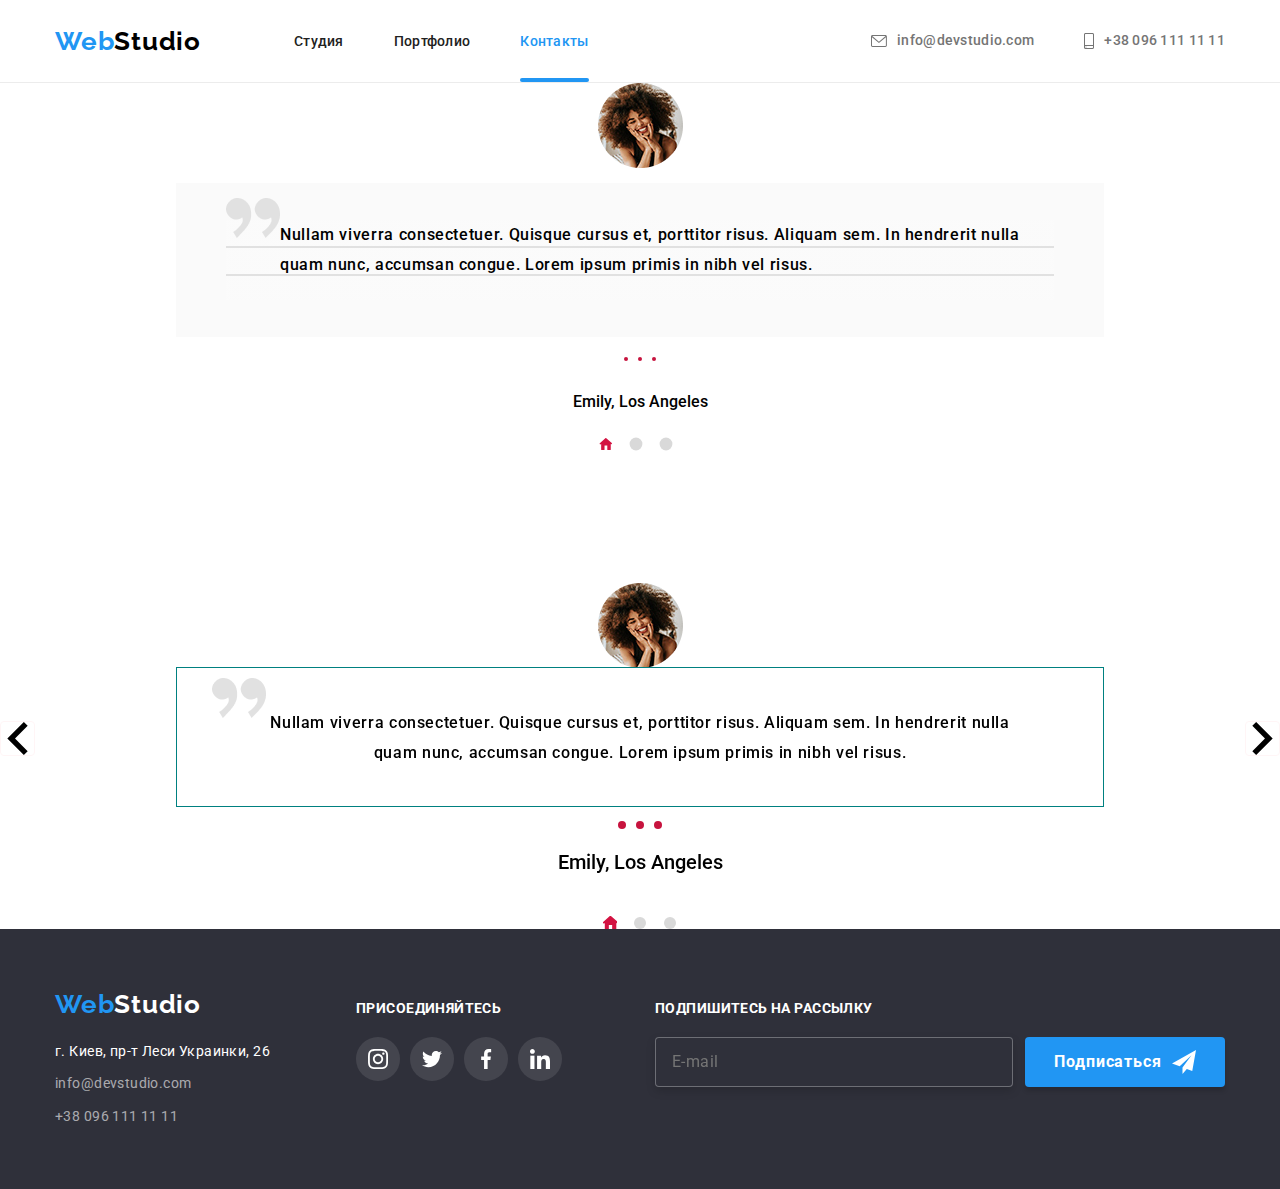
==== commit eb8e55a7: "add contacts.html" ====
--- a/contacts.html
+++ b/contacts.html
@@ -171,6 +171,7 @@
                 </div>
             </div>
     </footer>
+    <script src="./js/train.js" type="module"></script>
     <!-- Подключаем jQuery -->
     <script type="text/javascript" src="//code.jquery.com/jquery-3.5.1.min.js"></script>
     <!-- Подключаем слайдер Slick -->
